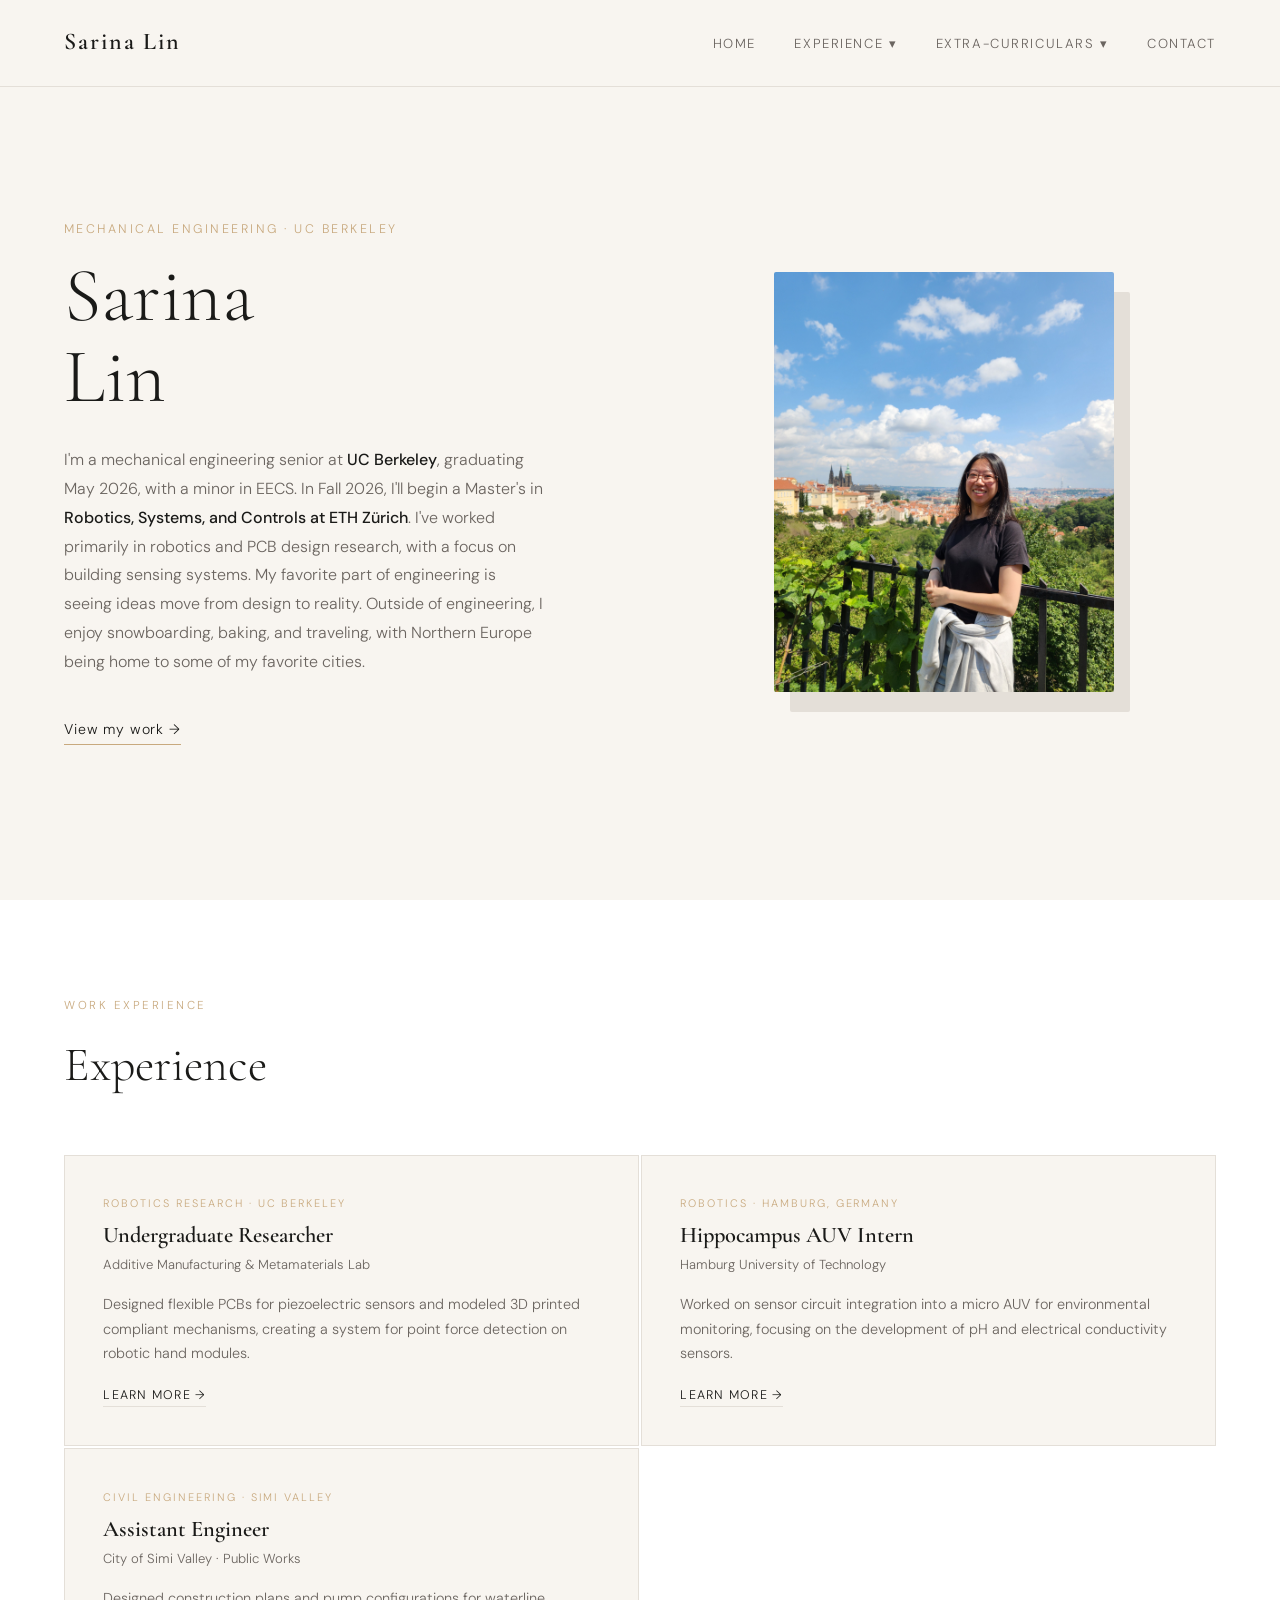
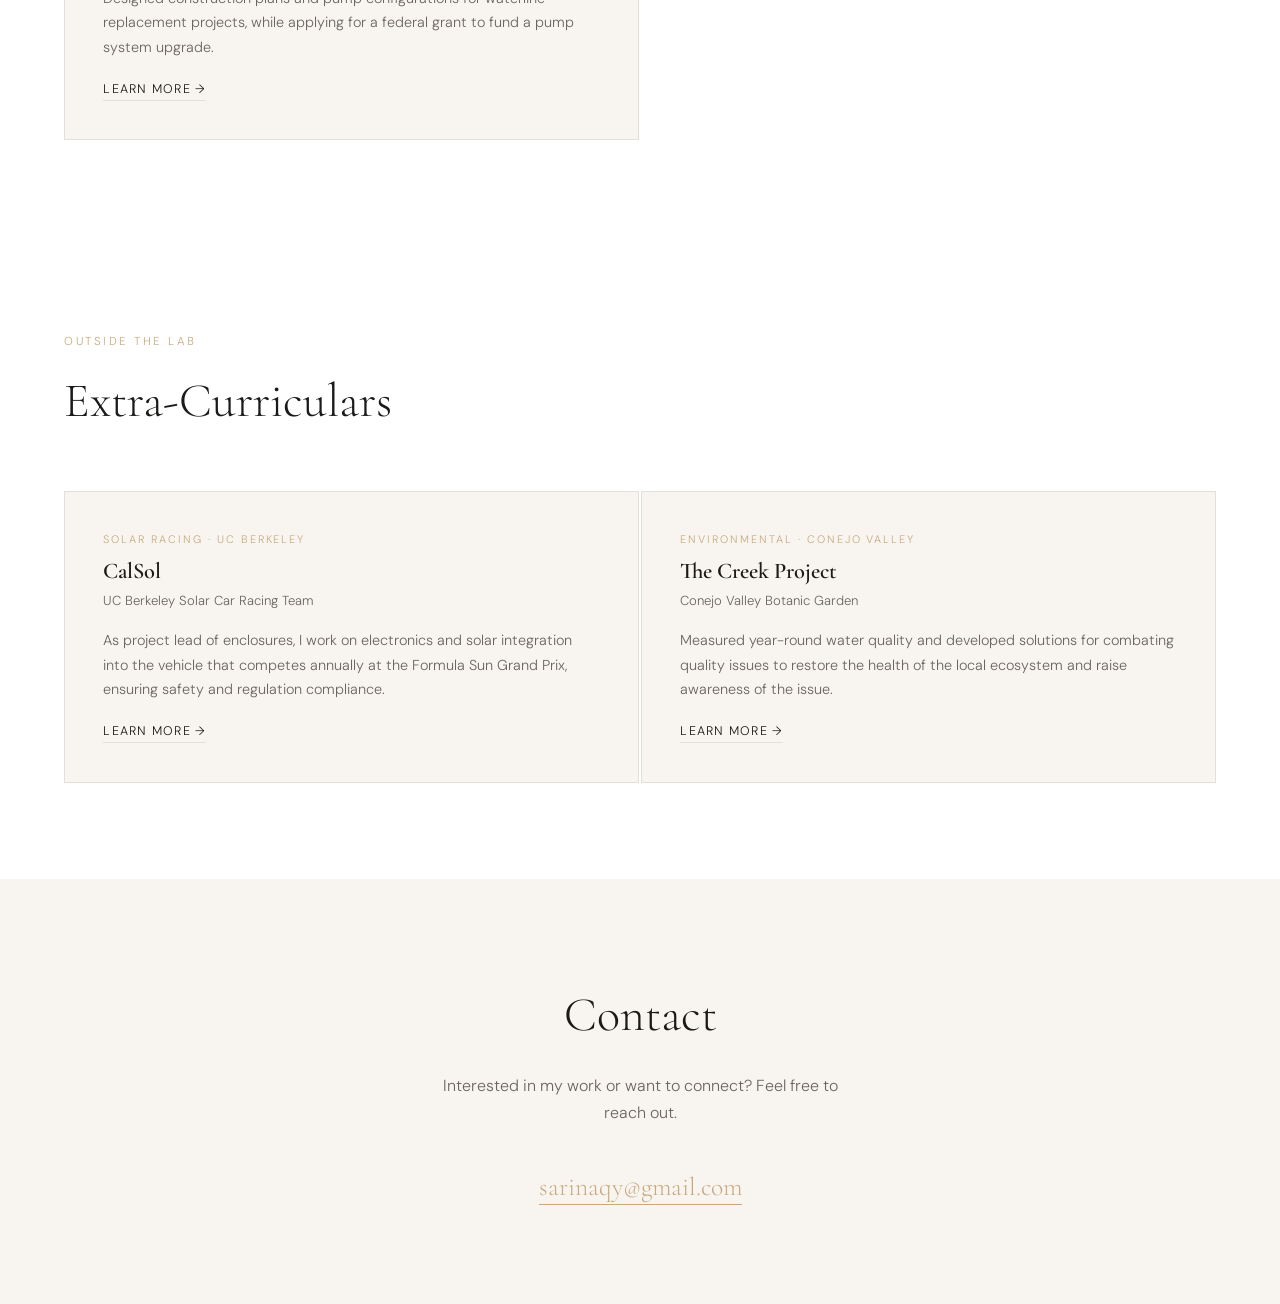
==== index.html @ 6f3aa72b "Update index.html" ====
<!DOCTYPE html>
<html lang="en">
<head>
  <meta charset="UTF-8" />
  <meta name="viewport" content="width=device-width, initial-scale=1.0"/>
  <title>Sarina Lin</title>
  <link href="https://fonts.googleapis.com/css2?family=Cormorant+Garamond:wght@300;400;600&family=DM+Sans:wght@300;400;500&display=swap" rel="stylesheet"/>
  <link rel="stylesheet" href="style.css"/>
</head>
<body>

<div id="nav-placeholder"></div>
<script>
  fetch('/nav.html')
    .then(res => res.text())
    .then(html => document.getElementById('nav-placeholder').innerHTML = html);
</script>

  <!-- HERO -->
  <section id="home">
    <div class="hero-text">
      <p class="hero-eyebrow">Mechanical Engineering · UC Berkeley</p>
      <h1 class="hero-name">Sarina<br>Lin</h1>
      <p class="hero-bio">
        I'm a mechanical engineering senior at <strong>UC Berkeley</strong>, graduating May 2026,
        with a minor in EECS. In Fall 2026, I'll begin a Master's in
        <strong>Robotics, Systems, and Controls at ETH Zürich</strong>.
        I've worked primarily in robotics and PCB design research, with a focus on building sensing systems.
        My favorite part of engineering is seeing ideas move from design to reality.
        Outside of engineering, I enjoy snowboarding, baking, and traveling,
        with Northern Europe being home to some of my favorite cities.
      </p>
      <a class="hero-cta" href="#experience">View my work →</a>
    </div>
    <div class="hero-image-wrap">
      <!--
        TO ADD YOUR PHOTO:
        1. Upload your photo to your GitHub repo (e.g. as "images/profile.jpg")
        2. Replace the <div class="avatar-placeholder"> block below with:
           <img class="hero-avatar" src="images/profile.jpg" alt="Sarina Lin">
      -->
      <img class="hero-avatar" src="images/profile.jpg" alt="Sarina Lin">
    </div>
  </section>

  <!-- EXPERIENCE -->
  <section id="experience">
    <p class="section-label">Work Experience</p>
    <h2 class="section-title">Experience</h2>
    <div class="exp-grid">

      <div class="exp-card">
        <p class="exp-tag">Robotics Research · UC Berkeley</p>
        <h3 class="exp-title">Undergraduate Researcher</h3>
        <p class="exp-org">Additive Manufacturing &amp; Metamaterials Lab</p>
        <p class="exp-desc">
          Designed flexible PCBs for piezoelectric sensors and modeled 3D printed compliant mechanisms,
          creating a system for point force detection on robotic hand modules.
        </p>
        <a class="exp-link" href="pages/undergraduate-researcher.html">Learn More →</a>
      </div>

      <div class="exp-card">
        <p class="exp-tag">Robotics · Hamburg, Germany</p>
        <h3 class="exp-title">Hippocampus AUV Intern</h3>
        <p class="exp-org">Hamburg University of Technology</p>
        <p class="exp-desc">
          Worked on sensor circuit integration into a micro AUV for environmental monitoring,
          focusing on the development of pH and electrical conductivity sensors.
        </p>
        <a class="exp-link" href="pages/hippocampus-auv.html">Learn More →</a>
      </div>

      <div class="exp-card">
        <p class="exp-tag">Civil Engineering · Simi Valley</p>
        <h3 class="exp-title">Assistant Engineer</h3>
        <p class="exp-org">City of Simi Valley · Public Works</p>
        <p class="exp-desc">
          Designed construction plans and pump configurations for waterline replacement projects,
          while applying for a federal grant to fund a pump system upgrade.
        </p>
        <a class="exp-link" href="pages/simi-valley.html">Learn More →</a>
      </div>

    </div>
  </section>

  <!-- EXTRA CURRICULARS -->
  <section id="extras">
    <p class="section-label">Outside the Lab</p>
    <h2 class="section-title">Extra-Curriculars</h2>
    <div class="exp-grid">

      <div class="exp-card">
        <p class="exp-tag">Solar Racing · UC Berkeley</p>
        <h3 class="exp-title">CalSol</h3>
        <p class="exp-org">UC Berkeley Solar Car Racing Team</p>
        <p class="exp-desc">
          As project lead of enclosures, I work on electronics and solar integration into the vehicle
          that competes annually at the Formula Sun Grand Prix, ensuring safety and regulation compliance.
        </p>
        <a class="exp-link" href="pages/calsol.html">Learn More →</a>
      </div>

      <div class="exp-card">
        <p class="exp-tag">Environmental · Conejo Valley</p>
        <h3 class="exp-title">The Creek Project</h3>
        <p class="exp-org">Conejo Valley Botanic Garden</p>
        <p class="exp-desc">
          Measured year-round water quality and developed solutions for combating quality issues
          to restore the health of the local ecosystem and raise awareness of the issue.
        </p>
        <a class="exp-link" href="pages/creek-project.html">Learn More →</a>
      </div>

    </div>
  </section>

  <!-- CONTACT -->
  <section id="contact">
    <h2 class="section-title">Contact</h2>
    <p>Interested in my work or want to connect? Feel free to reach out.</p>
    <a class="contact-email" href="mailto:sarinaqy@gmail.com">sarinaqy@gmail.com</a>
  </section>

</body>
</html>
---- style.css ----
*, *::before, *::after { box-sizing: border-box; margin: 0; padding: 0; }

:root {
  --cream: #f8f5f0;
  --dark: #1a1a18;
  --warm: #c8a97e;
  --mid: #6b6560;
  --light-line: #e4dfd8;
}

html { scroll-behavior: smooth; }

body {
  font-family: 'DM Sans', sans-serif;
  background: var(--cream);
  color: var(--dark);
  font-weight: 300;
  line-height: 1.7;
  overflow-x: hidden;
}

/* ── NAV ── */
nav {
  position: fixed; top: 0; left: 0; right: 0; z-index: 100;
  display: flex; align-items: center; justify-content: space-between;
  padding: 1.4rem 4rem;
  background: rgba(248,245,240,0.92);
  backdrop-filter: blur(10px);
  border-bottom: 1px solid var(--light-line);
}

.nav-logo {
  font-family: 'Cormorant Garamond', serif;
  font-size: 1.5rem; font-weight: 600;
  letter-spacing: 0.08em;
  text-decoration: none; color: var(--dark);
}

.nav-links { display: flex; gap: 2.4rem; list-style: none; }
.nav-links a {
  text-decoration: none; color: var(--mid);
  font-size: 0.82rem; letter-spacing: 0.12em; text-transform: uppercase;
  transition: color 0.2s;
}
.nav-links a:hover { color: var(--warm); }

.dropdown { position: relative; }
.dropdown-menu {
  display: none; position: absolute; top: 100%; left: 0;
  background: var(--cream); border: 1px solid var(--light-line);
  min-width: 200px; padding: 0.6rem 0;
  box-shadow: 0 8px 24px rgba(0,0,0,0.08);
}
.dropdown:hover .dropdown-menu { display: block; }
.dropdown-menu li { list-style: none; }
.dropdown-menu a {
  display: block; padding: 0.5rem 1.2rem;
  font-size: 0.78rem; color: var(--mid);
}
.dropdown-menu a:hover { color: var(--dark); background: var(--light-line); }

/* ── HERO ── */
#home {
  min-height: 100vh;
  display: grid; grid-template-columns: 1fr 1fr;
  align-items: center;
  padding: 8rem 4rem 4rem;
  gap: 4rem;
}

.hero-eyebrow {
  font-size: 0.78rem; letter-spacing: 0.2em; text-transform: uppercase;
  color: var(--warm); margin-bottom: 1rem;
}
.hero-name {
  font-family: 'Cormorant Garamond', serif;
  font-size: clamp(3.5rem, 6vw, 5.5rem);
  font-weight: 300; line-height: 1.05;
  margin-bottom: 1.8rem;
}
.hero-bio {
  font-size: 1rem; color: var(--mid);
  max-width: 480px; line-height: 1.8;
  margin-bottom: 2.4rem;
}
.hero-bio strong { color: var(--dark); font-weight: 500; }

.hero-cta {
  display: inline-flex; align-items: center; gap: 0.6rem;
  text-decoration: none;
  border-bottom: 1px solid var(--warm);
  color: var(--dark); font-size: 0.88rem;
  letter-spacing: 0.06em; padding-bottom: 2px;
  transition: color 0.2s, border-color 0.2s;
}
.hero-cta:hover { color: var(--warm); }

.hero-image-wrap {
  display: flex; justify-content: center; align-items: center;
}
.hero-avatar {
  width: 340px; height: 420px; object-fit: cover;
  border-radius: 2px;
  box-shadow: 16px 20px 0 var(--light-line);
}

.avatar-placeholder {
  width: 340px; height: 420px;
  background: linear-gradient(135deg, #e8e0d5 0%, #d4c9bc 100%);
  border-radius: 2px;
  box-shadow: 16px 20px 0 var(--light-line);
  display: flex; align-items: center; justify-content: center;
  flex-direction: column; gap: 0.5rem;
  color: var(--mid); font-size: 0.8rem; text-align: center;
}
.avatar-placeholder svg { opacity: 0.4; }

/* ── SECTIONS ── */
section { padding: 6rem 4rem; }

.section-label {
  font-size: 0.72rem; letter-spacing: 0.22em; text-transform: uppercase;
  color: var(--warm); margin-bottom: 0.6rem;
}
.section-title {
  font-family: 'Cormorant Garamond', serif;
  font-size: clamp(2rem, 4vw, 3rem);
  font-weight: 300; margin-bottom: 3rem;
}

/* ── EXPERIENCE & EXTRAS CARDS ── */
#experience { background: #fff; }
#extras { background: #fff; }

.exp-grid { display: grid; grid-template-columns: 1fr 1fr; gap: 2px; }

.exp-card {
  padding: 2.4rem;
  border: 1px solid var(--light-line);
  background: var(--cream);
  transition: box-shadow 0.3s, transform 0.3s;
  position: relative; overflow: hidden;
}
.exp-card::before {
  content: ''; position: absolute; top: 0; left: 0;
  width: 3px; height: 0; background: var(--warm);
  transition: height 0.35s ease;
}
.exp-card:hover::before { height: 100%; }
.exp-card:hover { transform: translateY(-4px); box-shadow: 0 12px 32px rgba(0,0,0,0.07); }

.exp-tag {
  font-size: 0.68rem; letter-spacing: 0.18em; text-transform: uppercase;
  color: var(--warm); margin-bottom: 0.6rem;
}
.exp-title {
  font-family: 'Cormorant Garamond', serif;
  font-size: 1.4rem; font-weight: 600;
  margin-bottom: 0.3rem; line-height: 1.2;
}
.exp-org { font-size: 0.82rem; color: var(--mid); margin-bottom: 1rem; }
.exp-desc { font-size: 0.9rem; color: var(--mid); line-height: 1.7; }
.exp-link {
  display: inline-block; margin-top: 1.2rem;
  font-size: 0.78rem; letter-spacing: 0.1em; text-transform: uppercase;
  color: var(--dark); text-decoration: none;
  border-bottom: 1px solid var(--light-line);
  transition: border-color 0.2s, color 0.2s;
}
.exp-link:hover { border-color: var(--warm); color: var(--warm); }

/* ── CONTACT ── */
#contact {
  background: var(--cream); color: var(--dark);
  text-align: center; padding: 6rem 4rem;
}
#contact .section-label { color: var(--warm); }
#contact .section-title { color: var(--dark); margin-bottom: 1rem; }
#contact p { color: var(--mid); max-width: 440px; margin: 0 auto 2.4rem; }

.contact-email {
  font-family: 'Cormorant Garamond', serif;
  font-size: 1.6rem; color: var(--warm);
  text-decoration: none;
  border-bottom: 1px solid var(--warm);
  padding-bottom: 2px;
  transition: opacity 0.2s;
}
.contact-email:hover { opacity: 0.7; }

/* ── FOOTER ── */
footer {
  background: rgba(248,245,240,0.92); color: var(--mid);
  text-align: center;
  font-size: 0.78rem; letter-spacing: 0.08em;
  padding: 1.5rem;
  border-top: 1px solid var(--light-line);
}

/* ── PAGE HERO (for subpages) ── */
.page-hero {
  padding: 10rem 4rem 4rem;
  background: var(--cream);
}
.page-hero .section-label { margin-bottom: 0.6rem; }
.page-hero h1 {
  font-family: 'Cormorant Garamond', serif;
  font-size: clamp(2.5rem, 5vw, 4rem);
  font-weight: 300; line-height: 1.1;
  margin-bottom: 1rem;
}
.page-hero .subtitle {
  font-size: 0.9rem; color: var(--mid);
  max-width: 560px; line-height: 1.8;
}

/* ── PAGE CONTENT (for subpages) ── */
.page-content {
  padding: 4rem;
  max-width: 860px;
}
.page-content p {
  font-size: 1rem; color: var(--mid);
  line-height: 1.85; margin-bottom: 1.4rem;
}
.page-content h2 {
  font-family: 'Cormorant Garamond', serif;
  font-size: 1.8rem; font-weight: 400;
  margin: 2.4rem 0 1rem;
  color: var(--dark);
}

/* ── IMAGE GALLERY (for subpages) ── */
.img-gallery {
  display: grid;
  grid-template-columns: repeat(auto-fit, minmax(280px, 1fr));
  gap: 1rem;
  padding: 0 4rem 4rem;
}
.img-gallery img {
  width: 100%; height: 260px;
  object-fit: cover; border-radius: 2px;
  display: block;
}

/* ── BACK LINK (for subpages) ── */
.back-link {
  display: inline-flex; align-items: center; gap: 0.4rem;
  font-size: 0.78rem; letter-spacing: 0.1em; text-transform: uppercase;
  color: var(--mid); text-decoration: none;
  margin: 6rem 4rem 0;
  transition: color 0.2s;
}
.back-link:hover { color: var(--warm); }

/* ── RESPONSIVE ── */
@media (max-width: 900px) {
  nav { padding: 1.2rem 2rem; }
  #home { grid-template-columns: 1fr; padding: 7rem 2rem 4rem; text-align: center; }
  .hero-image-wrap { order: -1; }
  .avatar-placeholder { width: 260px; height: 320px; }
  .hero-bio { margin: 0 auto 2rem; }
  section { padding: 4rem 2rem; }
  .exp-grid { grid-template-columns: 1fr; }
  .page-hero, .page-content, .img-gallery, .back-link { padding-left: 2rem; padding-right: 2rem; }
}

@media (max-width: 600px) {
  .nav-links { display: none; }
}
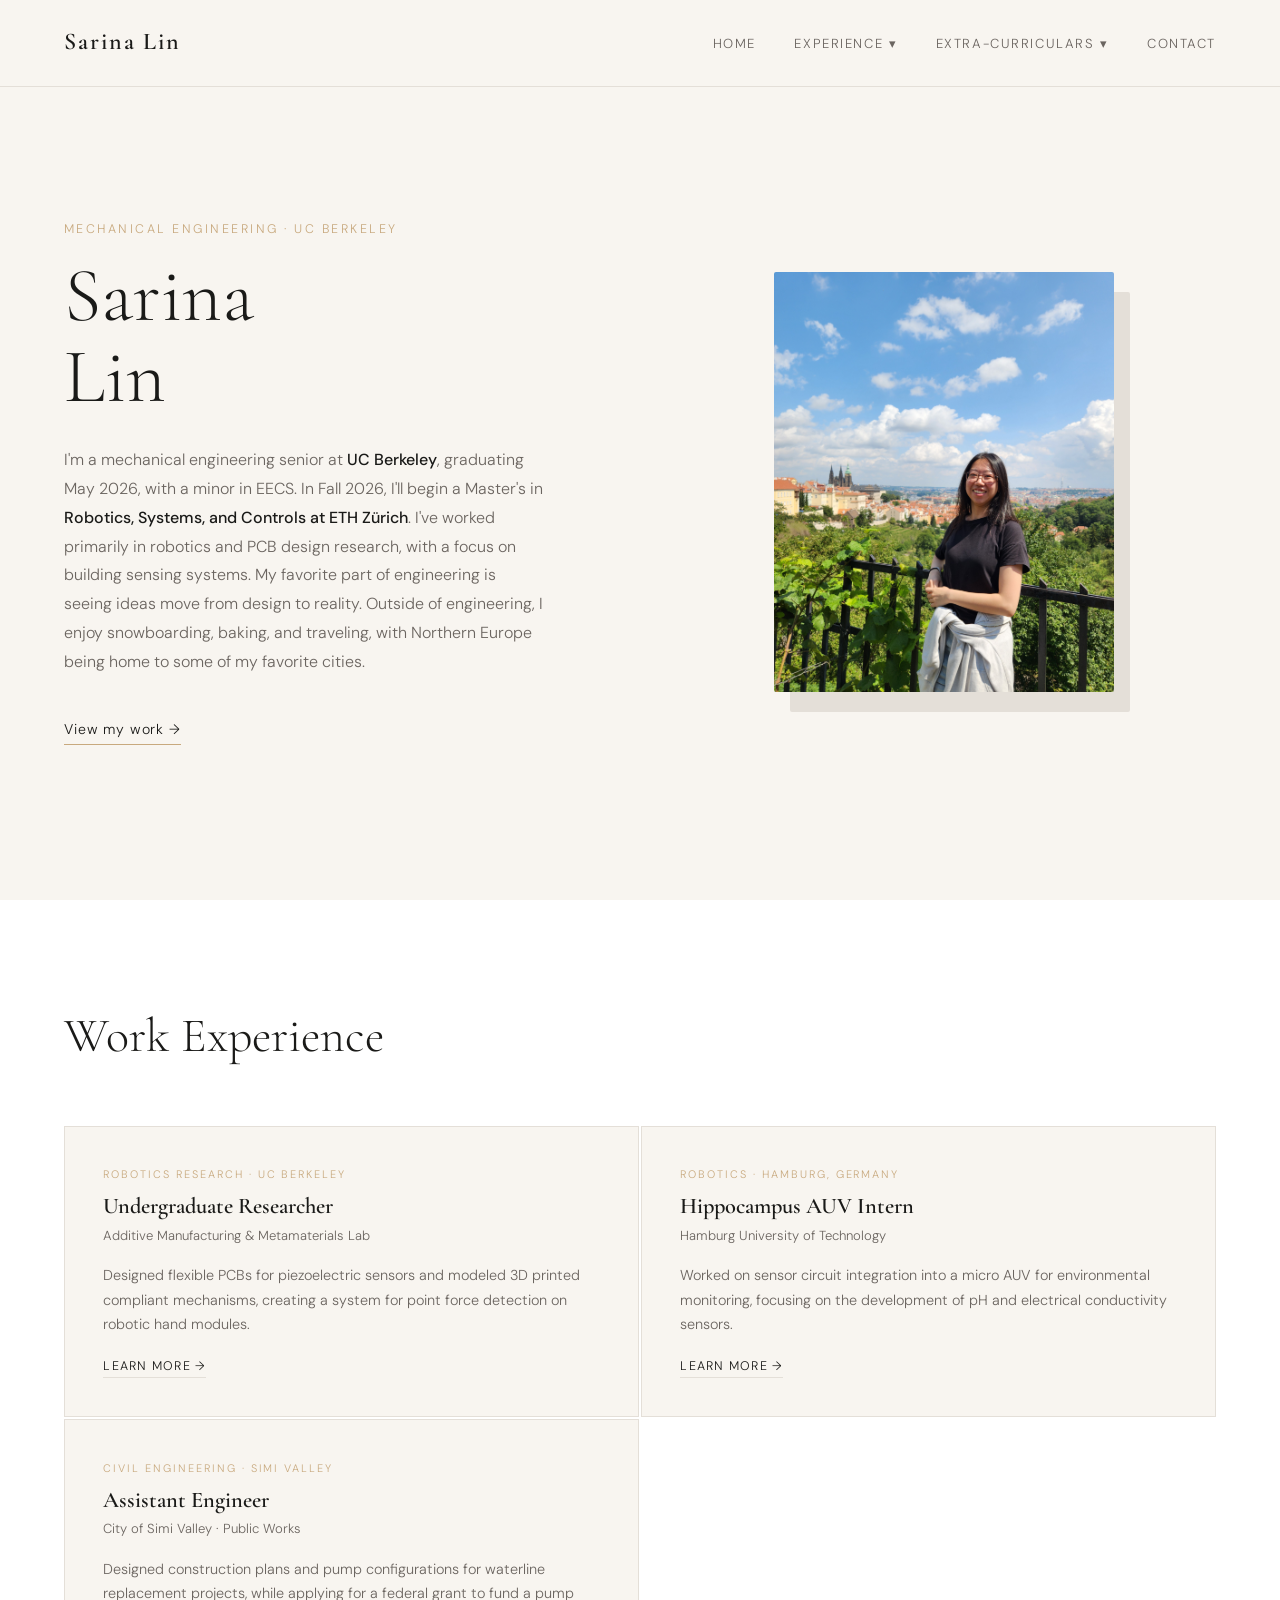
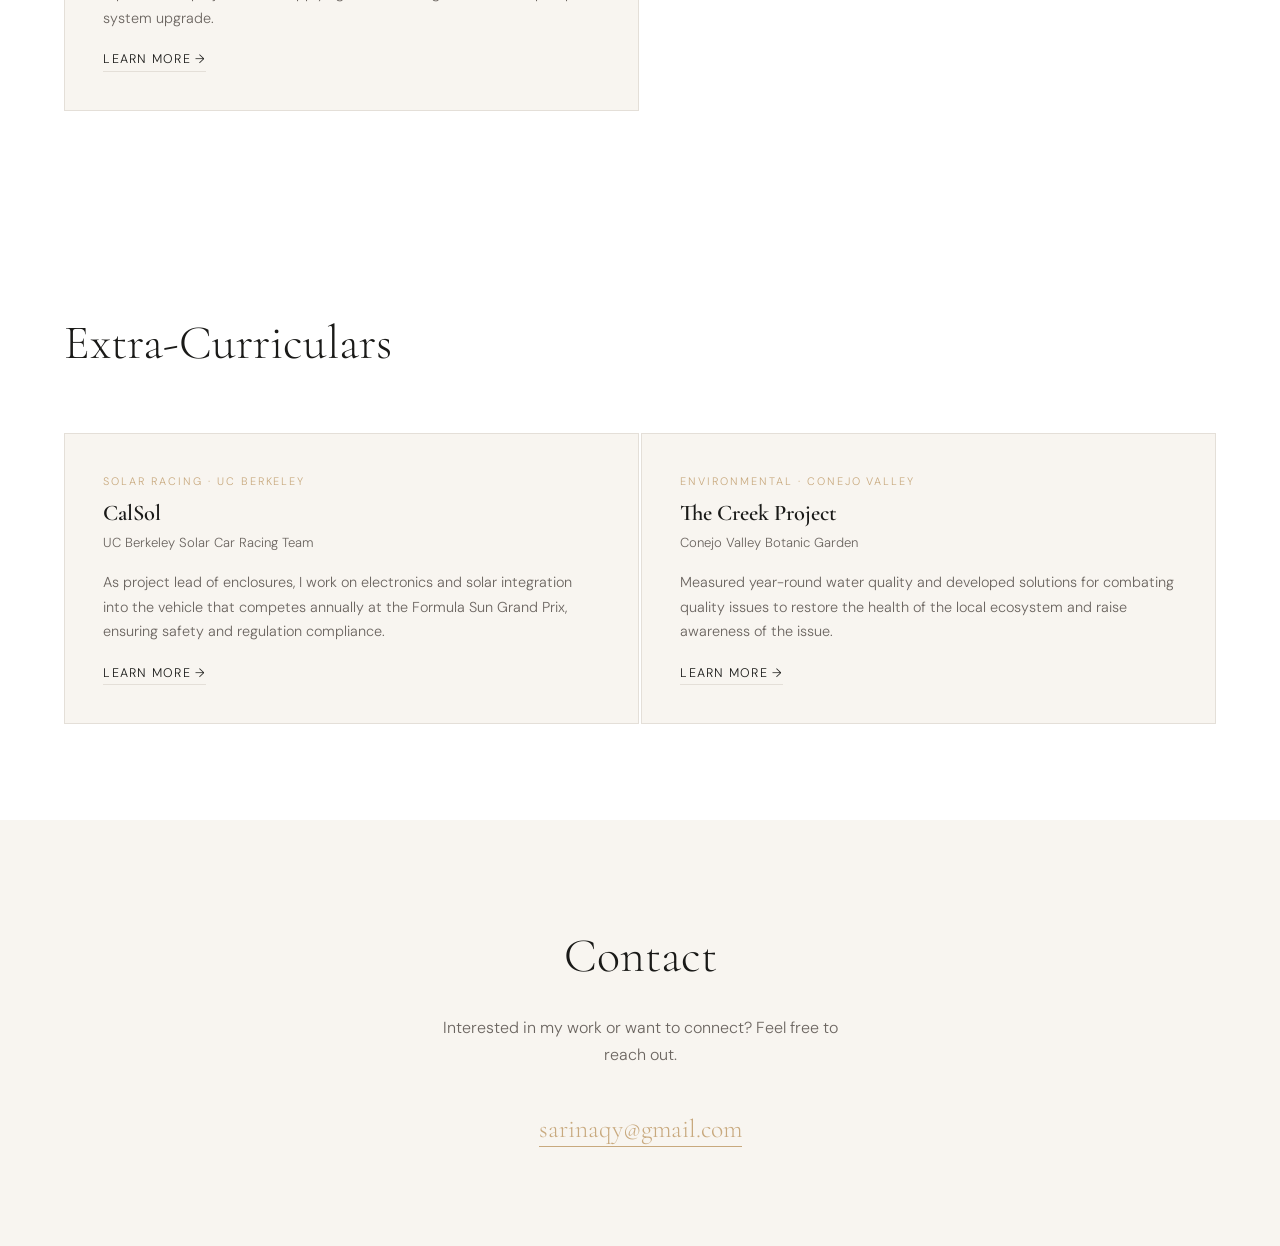
==== commit 8358c353: "Update index.html" ====
--- a/index.html
+++ b/index.html
@@ -33,20 +33,13 @@
       <a class="hero-cta" href="#experience">View my work →</a>
     </div>
     <div class="hero-image-wrap">
-      <!--
-        TO ADD YOUR PHOTO:
-        1. Upload your photo to your GitHub repo (e.g. as "images/profile.jpg")
-        2. Replace the <div class="avatar-placeholder"> block below with:
-           <img class="hero-avatar" src="images/profile.jpg" alt="Sarina Lin">
-      -->
       <img class="hero-avatar" src="images/profile.jpg" alt="Sarina Lin">
     </div>
   </section>
 
   <!-- EXPERIENCE -->
   <section id="experience">
-    <p class="section-label">Work Experience</p>
-    <h2 class="section-title">Experience</h2>
+    <h2 class="section-title">Work Experience</h2>
     <div class="exp-grid">
 
       <div class="exp-card">
@@ -87,7 +80,6 @@
 
   <!-- EXTRA CURRICULARS -->
   <section id="extras">
-    <p class="section-label">Outside the Lab</p>
     <h2 class="section-title">Extra-Curriculars</h2>
     <div class="exp-grid">
 
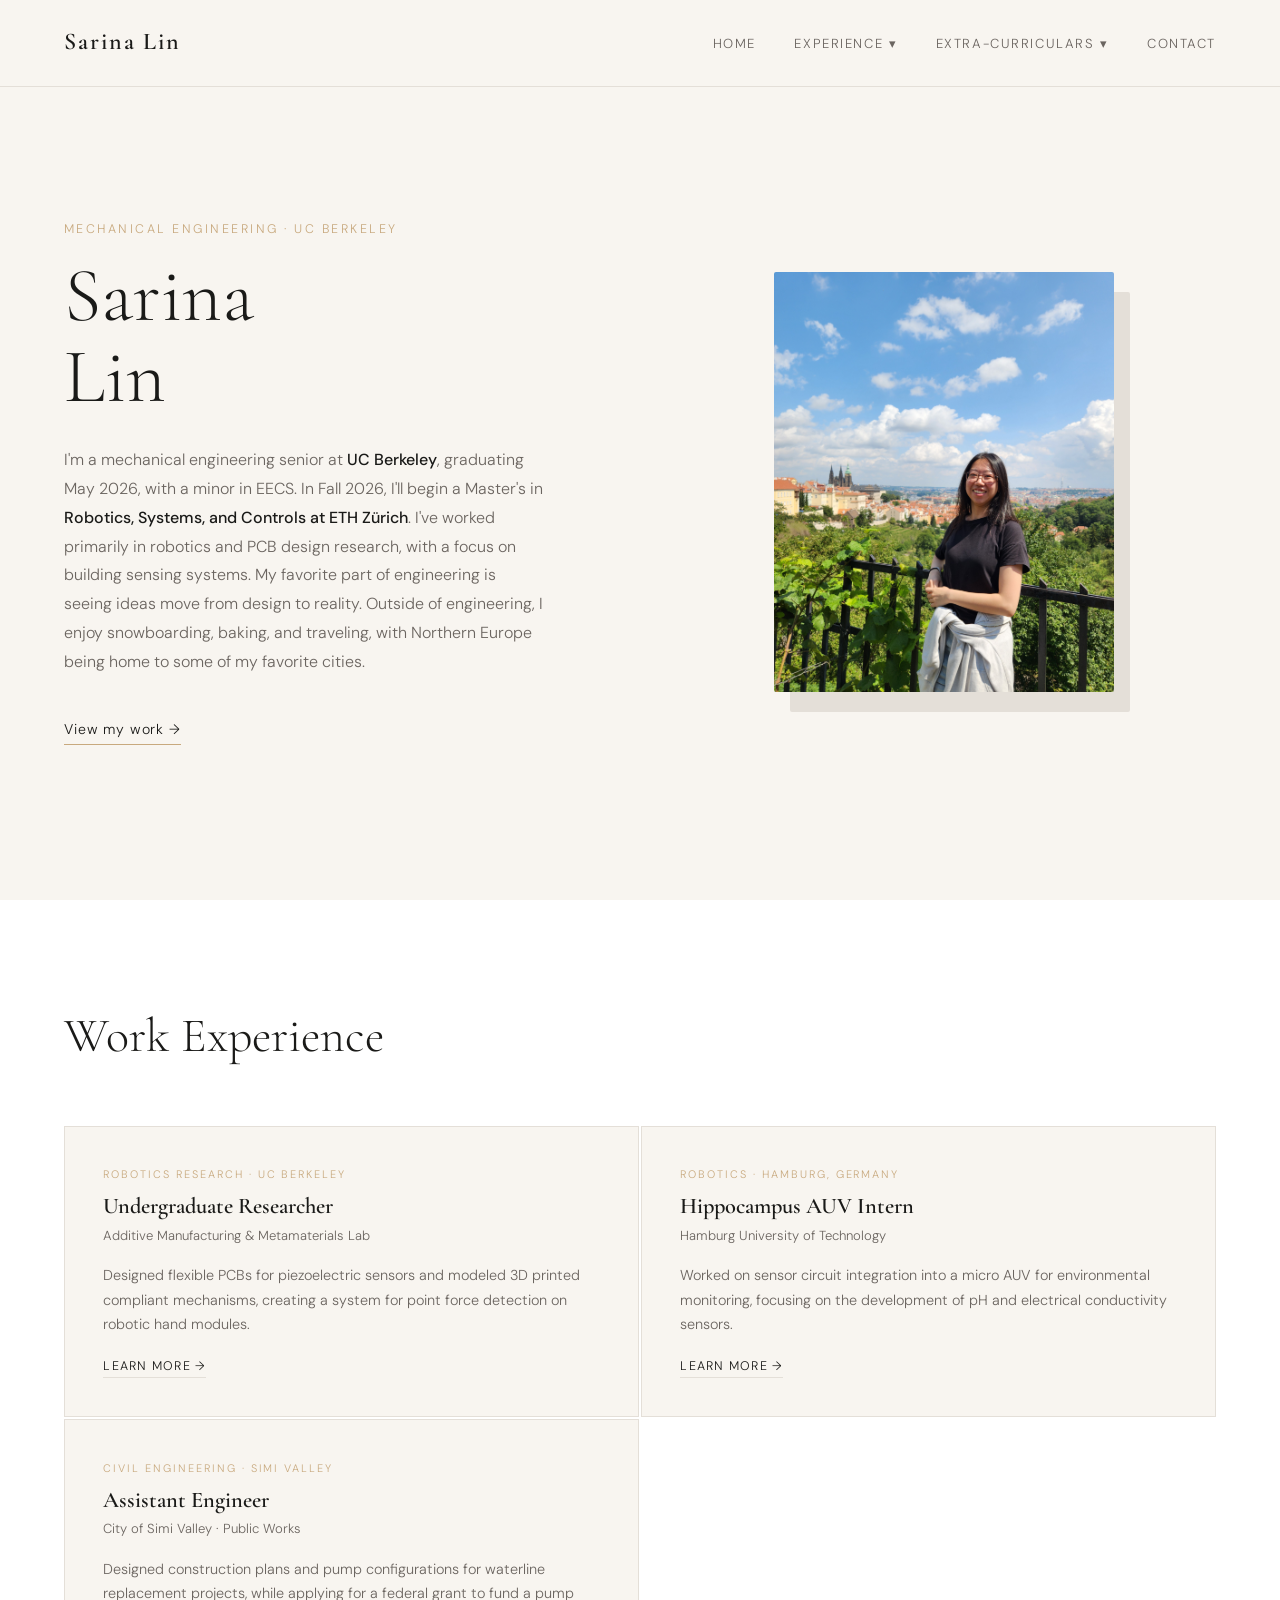
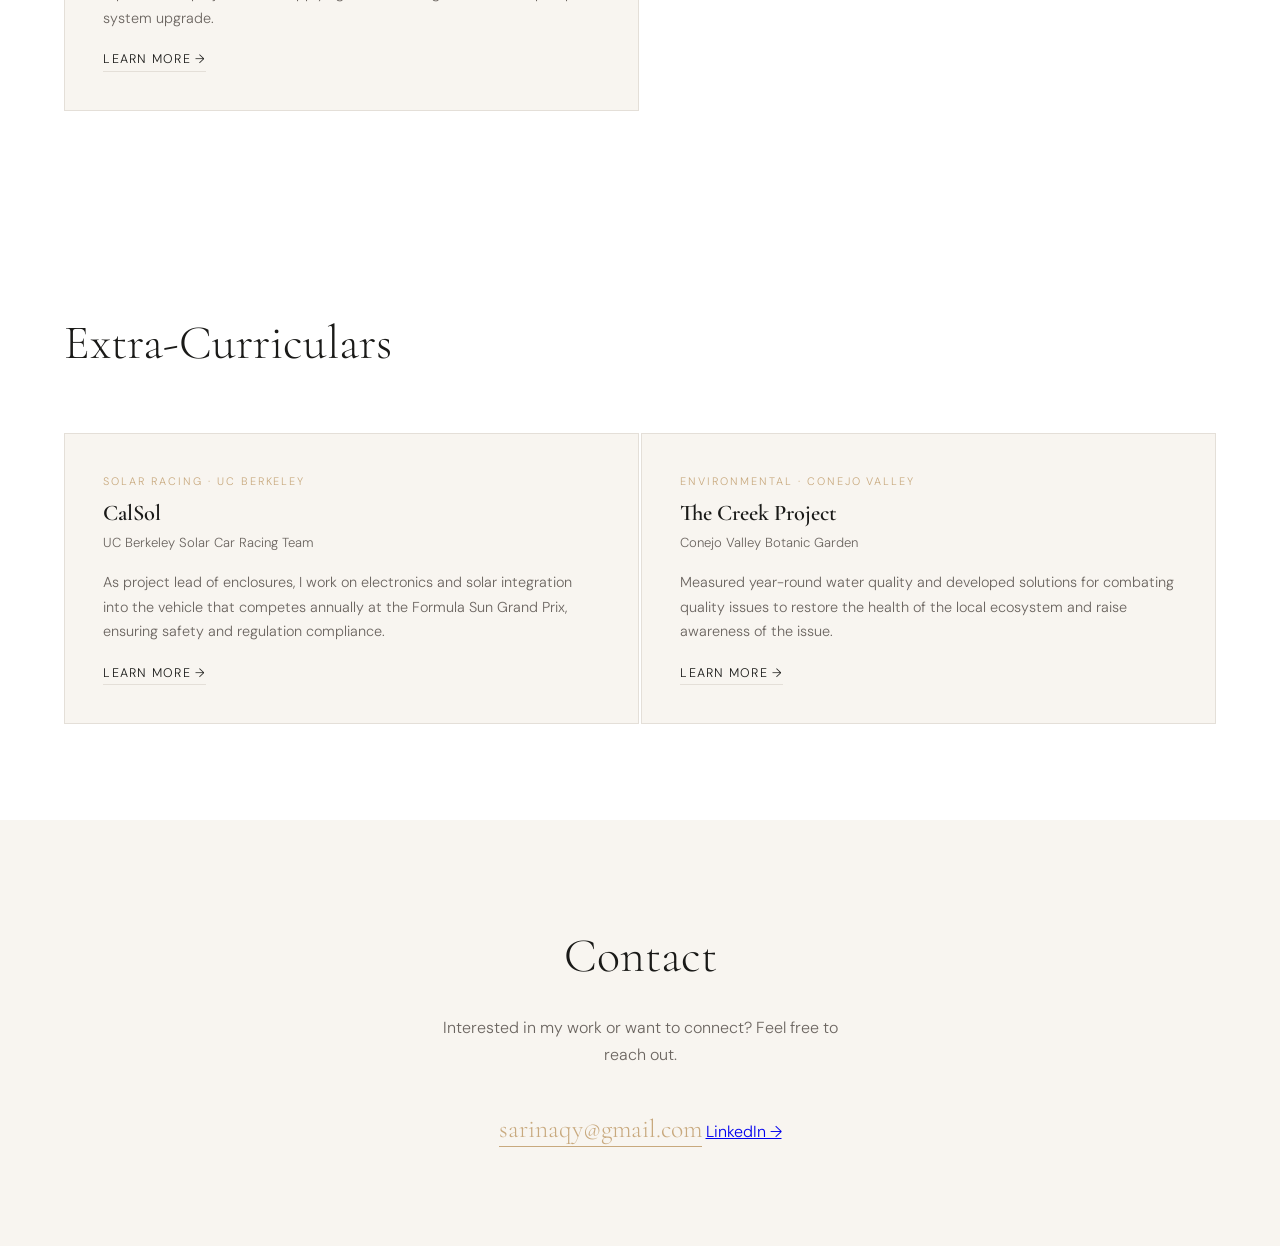
==== commit 31fcfe0b: "Update index.html" ====
--- a/index.html
+++ b/index.html
@@ -113,6 +113,7 @@
     <h2 class="section-title">Contact</h2>
     <p>Interested in my work or want to connect? Feel free to reach out.</p>
     <a class="contact-email" href="mailto:sarinaqy@gmail.com">sarinaqy@gmail.com</a>
+    <a class="contact-linkedin" href="https://linkedin.com/in/sarina-lin/" target="_blank">LinkedIn →</a>
   </section>
 
 </body>
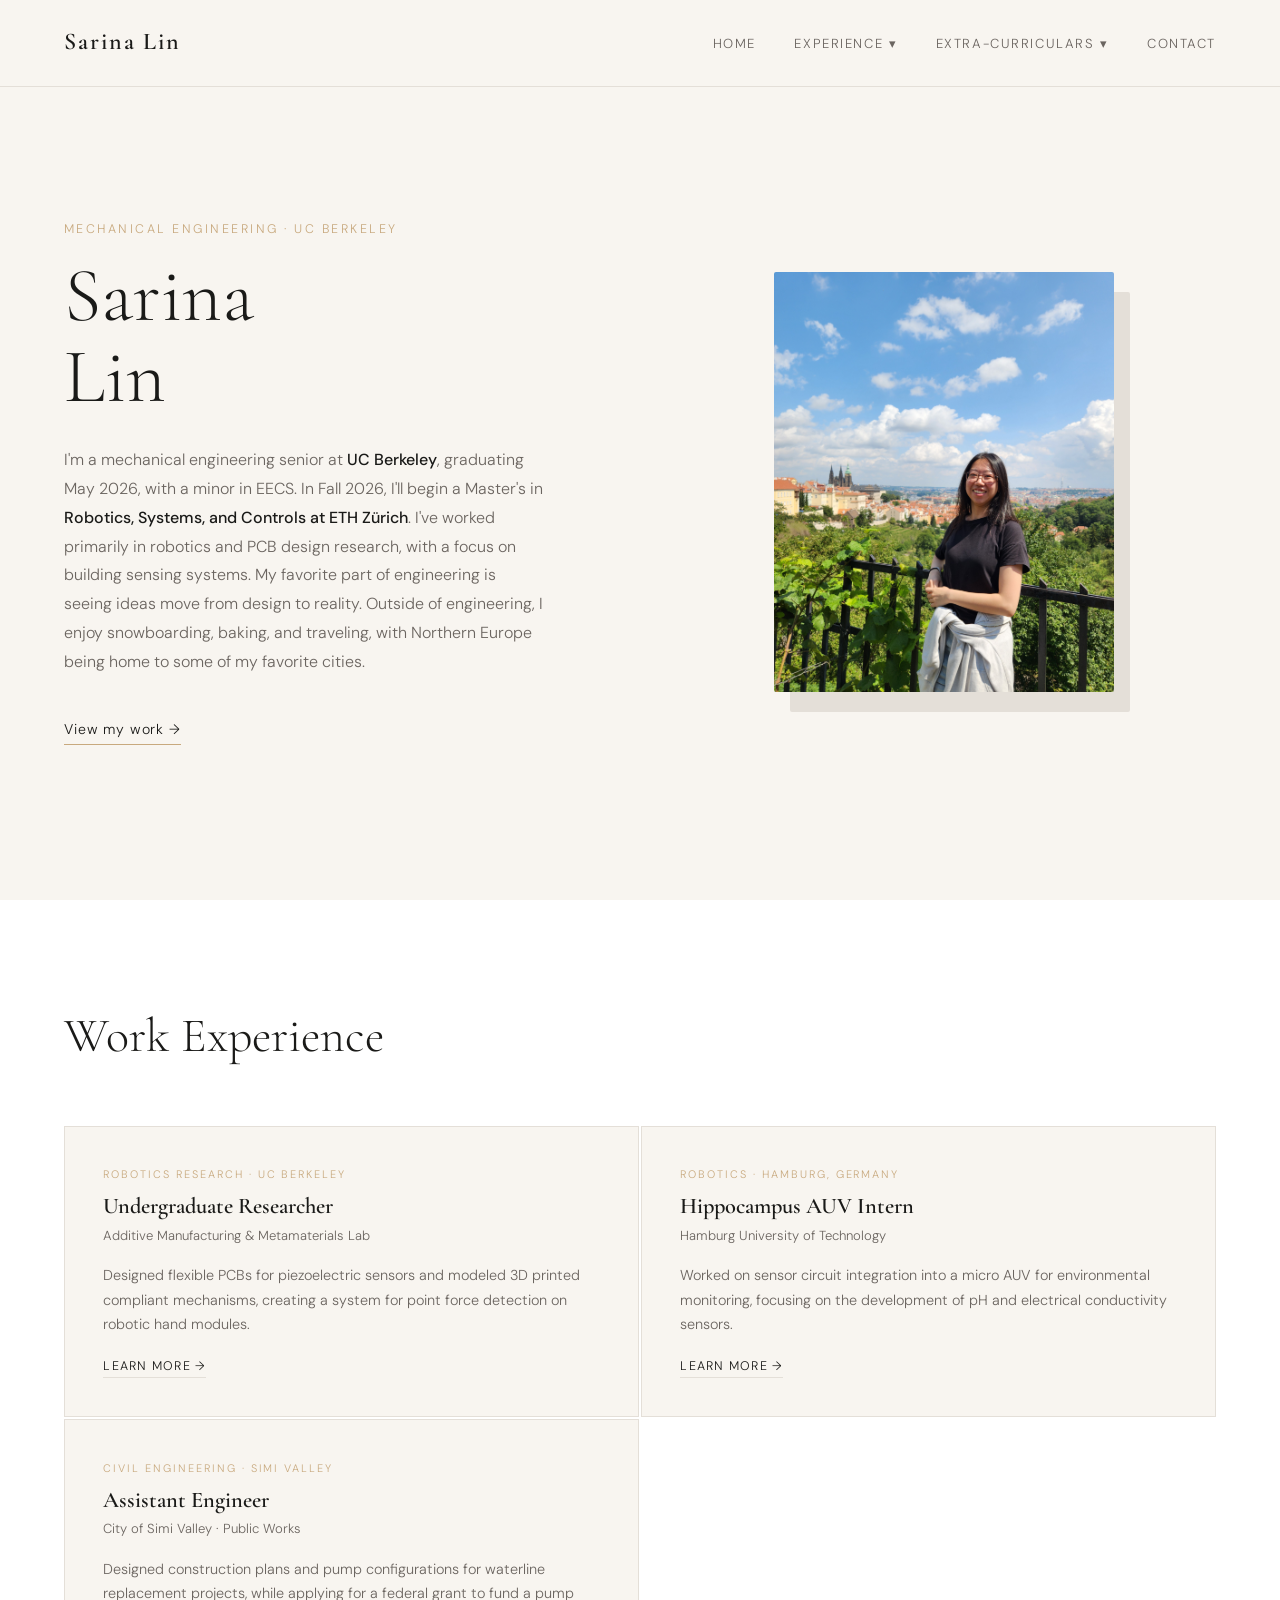
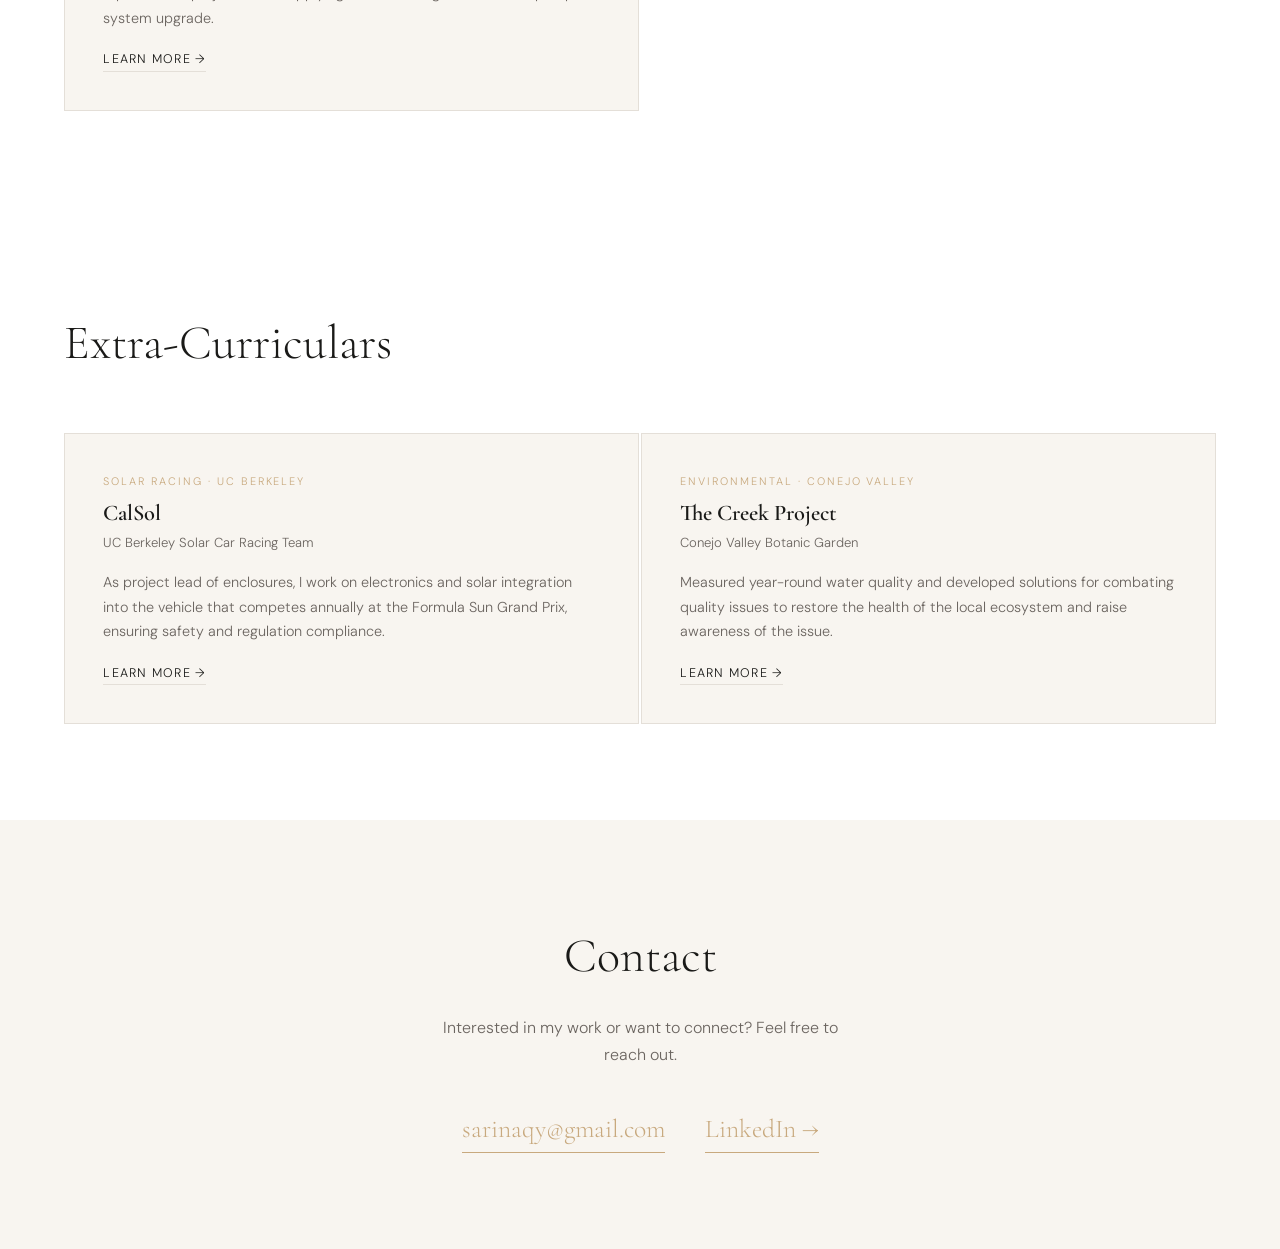
==== commit 2b2444a2: "Update index.html to include linkedin footer" ====
--- a/index.html
+++ b/index.html
@@ -112,8 +112,10 @@
   <section id="contact">
     <h2 class="section-title">Contact</h2>
     <p>Interested in my work or want to connect? Feel free to reach out.</p>
-    <a class="contact-email" href="mailto:sarinaqy@gmail.com">sarinaqy@gmail.com</a>
-    <a class="contact-linkedin" href="https://linkedin.com/in/sarina-lin/" target="_blank">LinkedIn →</a>
+    <div class="contact-links">
+      <a class="contact-email" href="mailto:sarinaqy@gmail.com">sarinaqy@gmail.com</a>
+      <a class="contact-linkedin" href="https://linkedin.com/in/sarina-lin/" target="_blank">LinkedIn →</a>
+    </div>
   </section>
 
 </body>
--- a/style.css
+++ b/style.css
@@ -177,6 +177,25 @@
 #contact .section-label { color: var(--warm); }
 #contact .section-title { color: var(--dark); margin-bottom: 1rem; }
 #contact p { color: var(--mid); max-width: 440px; margin: 0 auto 2.4rem; }
+
+.contact-links {
+  display: flex;
+  align-items: center;
+  justify-content: center;
+  gap: 2.5rem;
+  flex-wrap: wrap;
+}
+
+.contact-linkedin {
+  font-family: 'Cormorant Garamond', serif;
+  font-size: 1.6rem;
+  color: var(--warm);
+  text-decoration: none;
+  border-bottom: 1px solid var(--warm);
+  padding-bottom: 2px;
+  transition: opacity 0.2s;
+}
+.contact-linkedin:hover { opacity: 0.7; }
 
 .contact-email {
   font-family: 'Cormorant Garamond', serif;
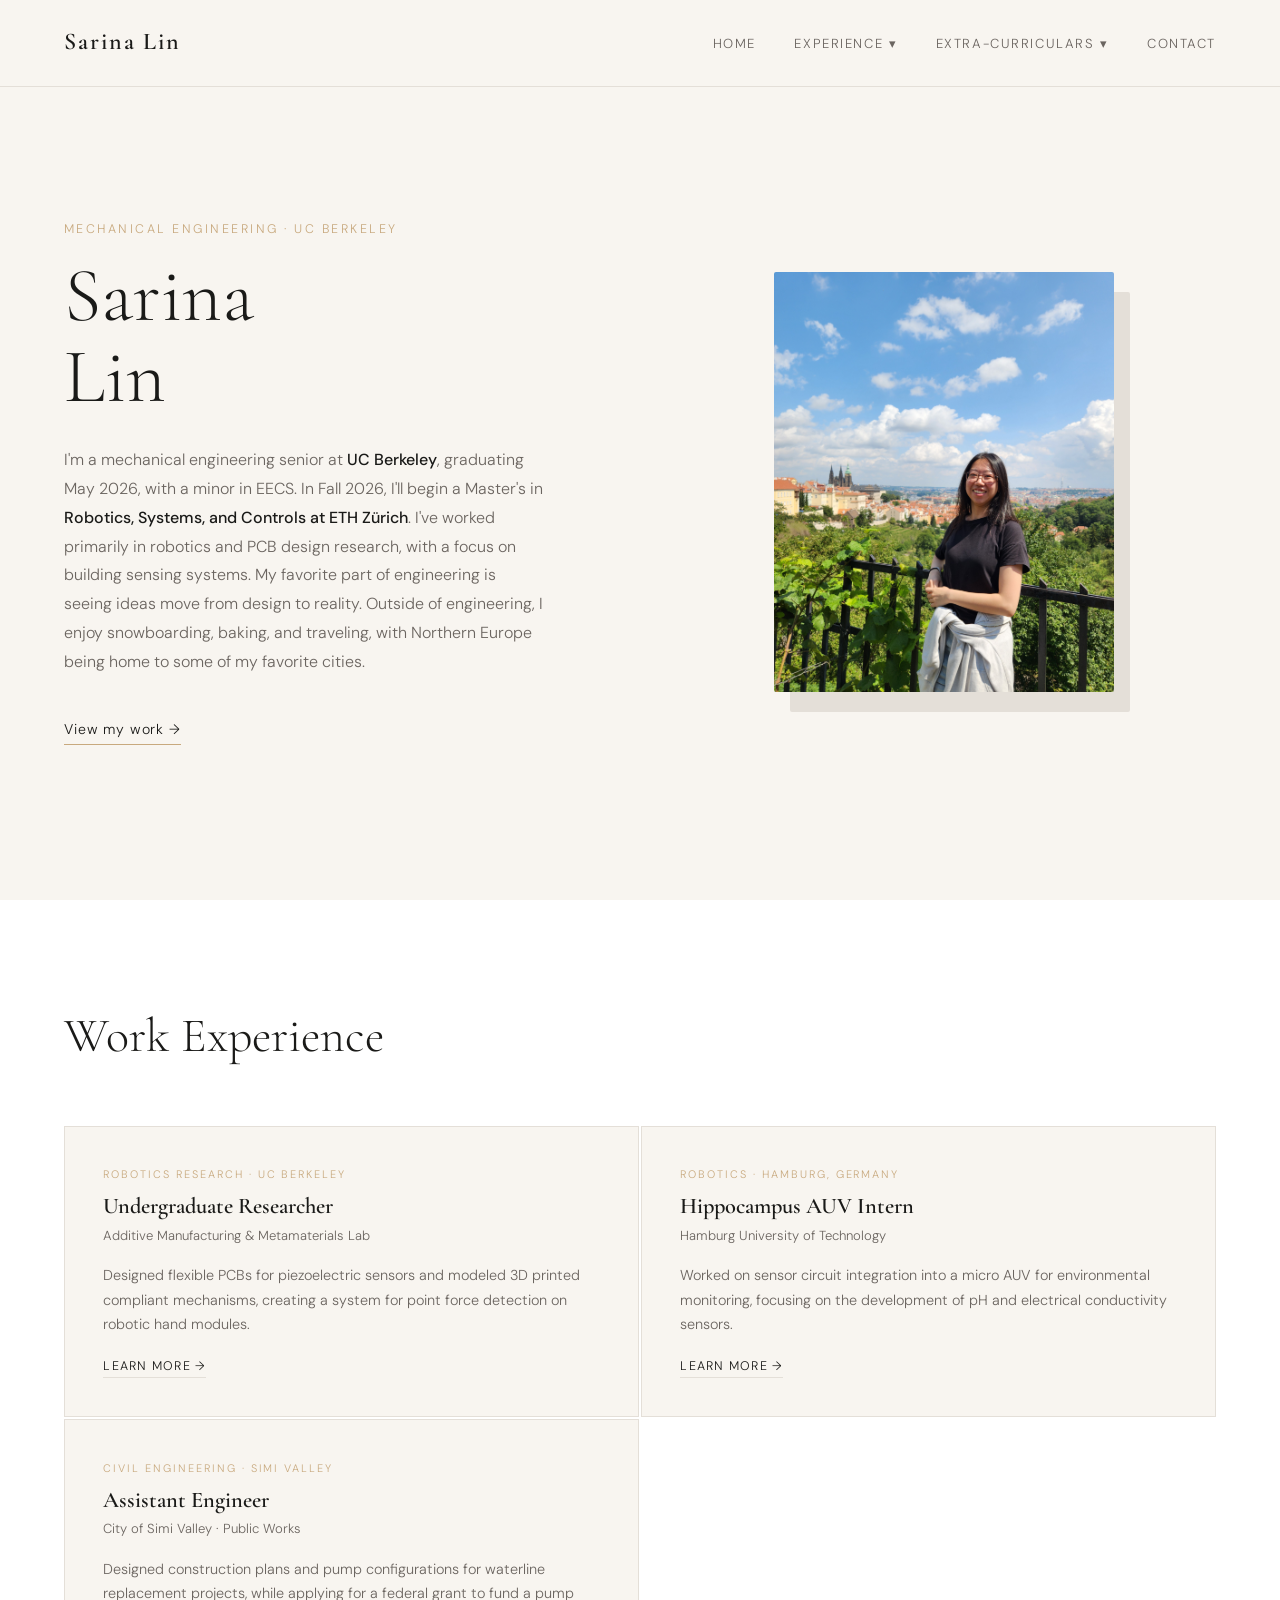
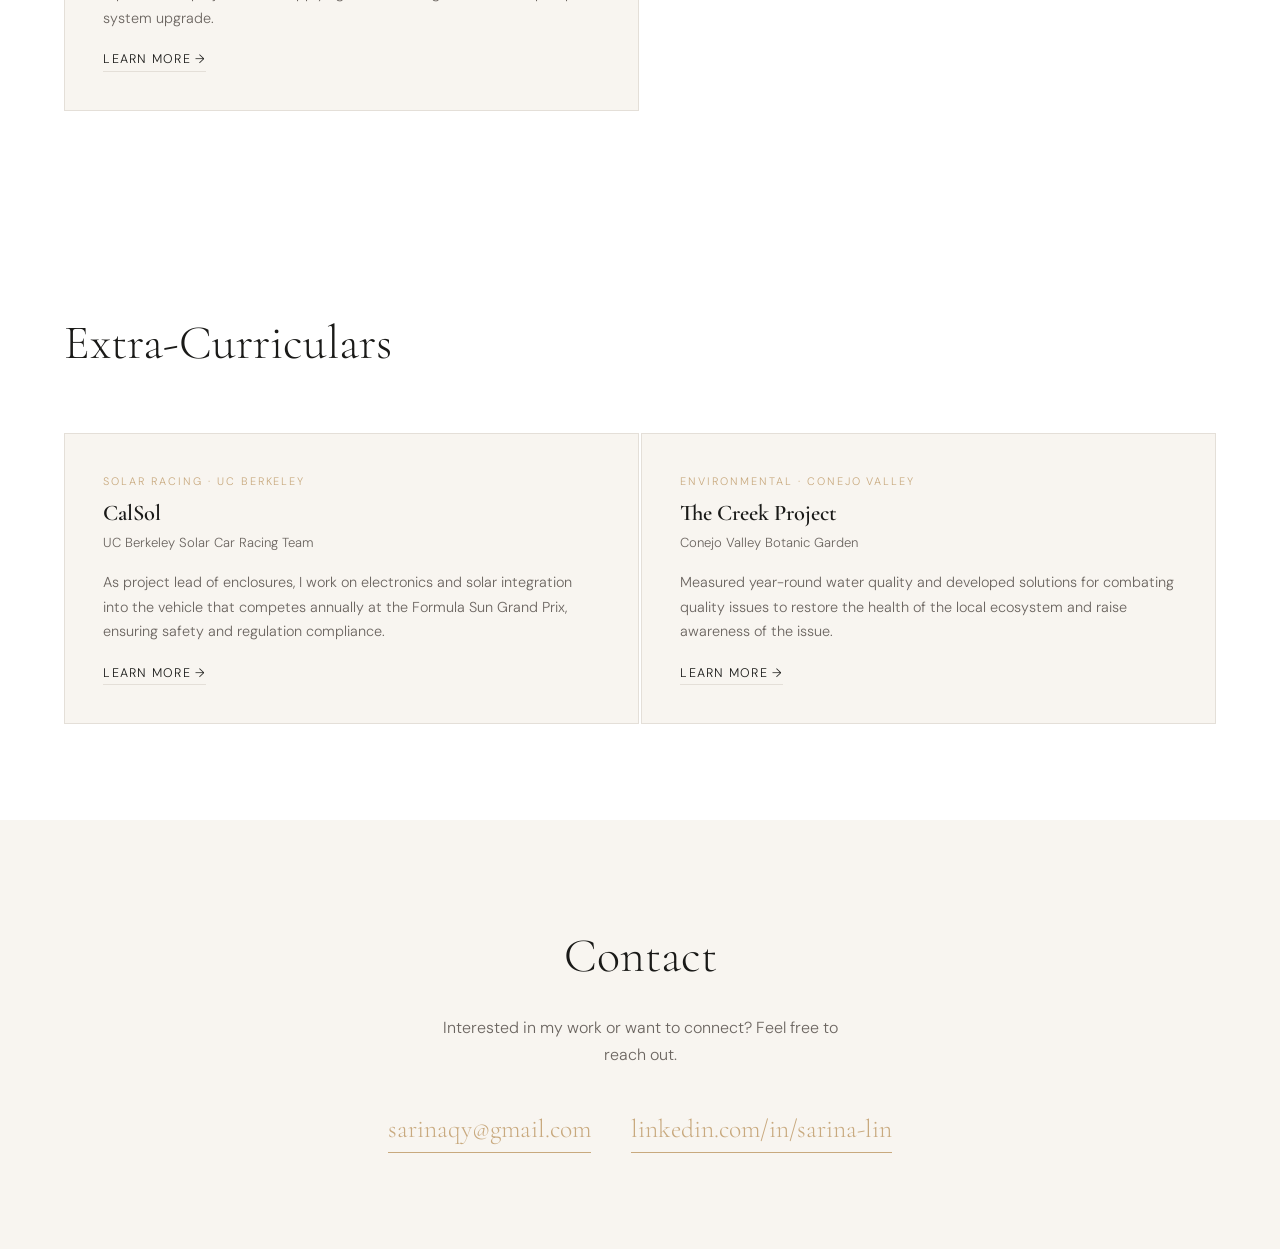
==== commit 8ee73524: "fix linkedin" ====
--- a/index.html
+++ b/index.html
@@ -114,7 +114,7 @@
     <p>Interested in my work or want to connect? Feel free to reach out.</p>
     <div class="contact-links">
       <a class="contact-email" href="mailto:sarinaqy@gmail.com">sarinaqy@gmail.com</a>
-      <a class="contact-linkedin" href="https://linkedin.com/in/sarina-lin/" target="_blank">LinkedIn →</a>
+      <a class="contact-linkedin" href="https://linkedin.com/in/sarina-lin/" target="_blank">linkedin.com/in/sarina-lin</a>
     </div>
   </section>
 
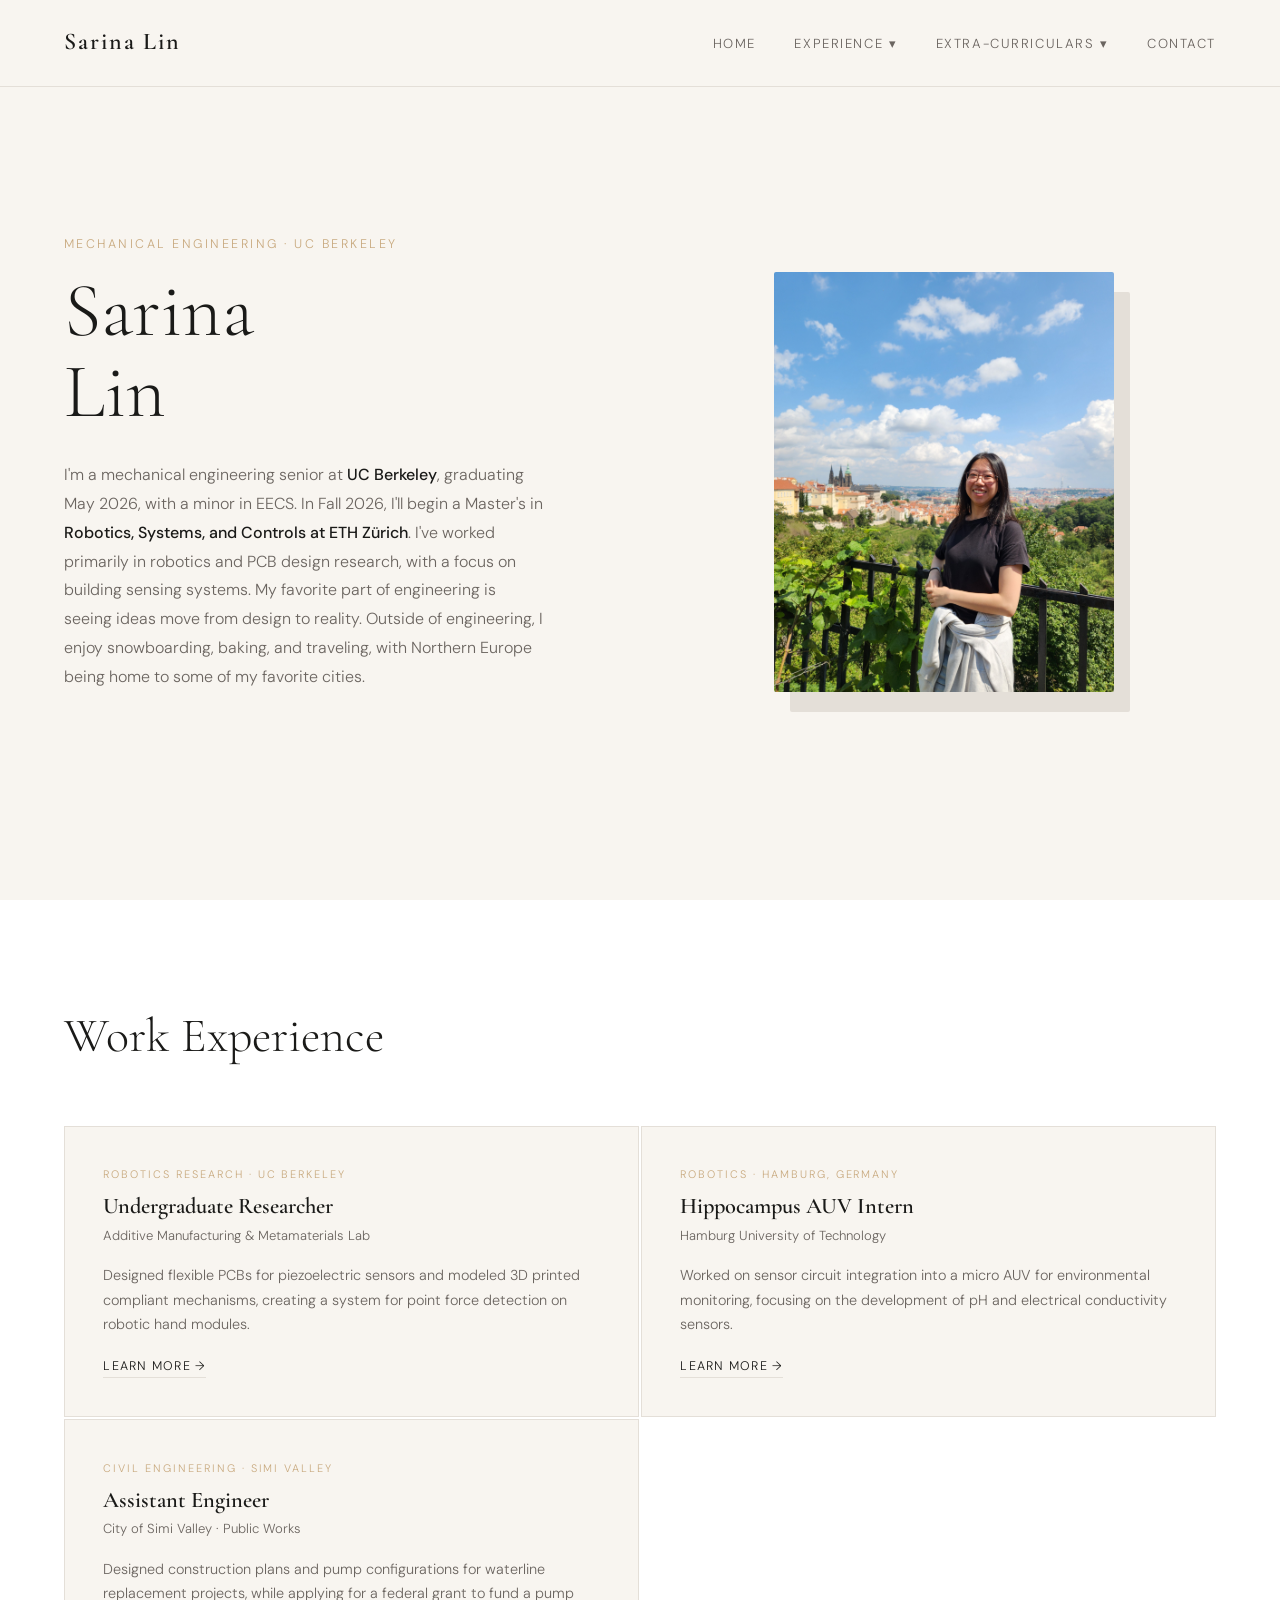
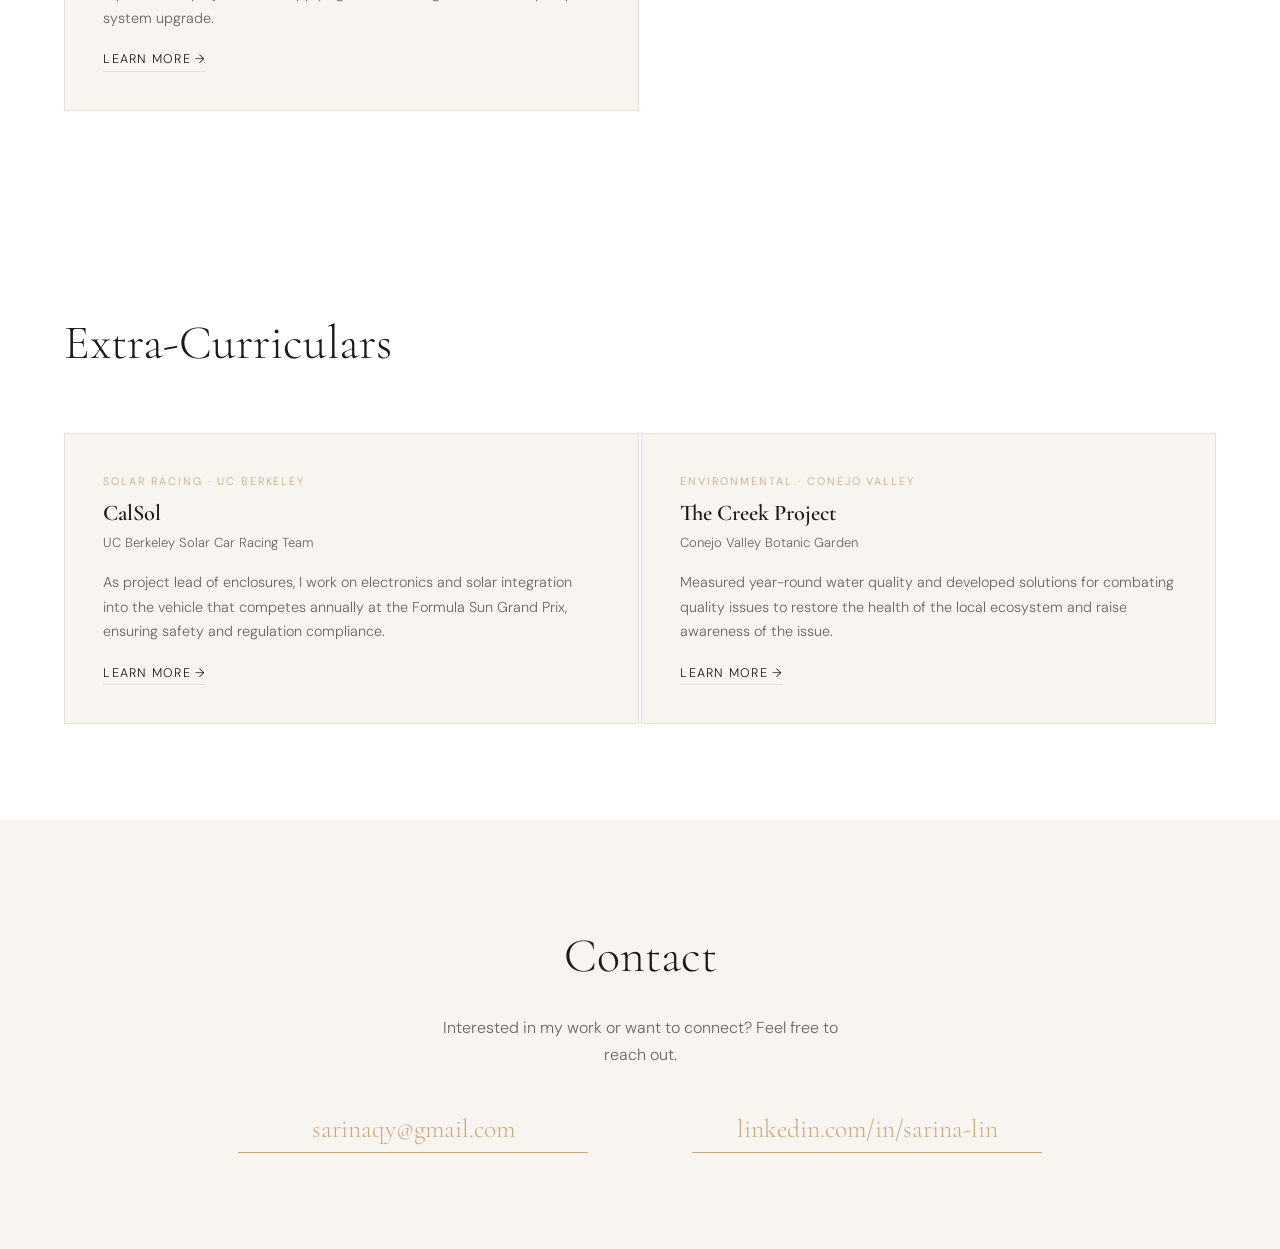
==== commit d421552d: "Update index.html" ====
--- a/index.html
+++ b/index.html
@@ -30,7 +30,6 @@
         Outside of engineering, I enjoy snowboarding, baking, and traveling,
         with Northern Europe being home to some of my favorite cities.
       </p>
-      <a class="hero-cta" href="#experience">View my work →</a>
     </div>
     <div class="hero-image-wrap">
       <img class="hero-avatar" src="images/profile.jpg" alt="Sarina Lin">
--- a/style.css
+++ b/style.css
@@ -182,10 +182,11 @@
   display: flex;
   align-items: center;
   justify-content: center;
-  gap: 2.5rem;
+  gap: 6.5rem;
   flex-wrap: wrap;
 }
 
+.contact-email,
 .contact-linkedin {
   font-family: 'Cormorant Garamond', serif;
   font-size: 1.6rem;
@@ -194,18 +195,11 @@
   border-bottom: 1px solid var(--warm);
   padding-bottom: 2px;
   transition: opacity 0.2s;
-}
+  width: 350px;
+  text-align: center;
+}
+.contact-email:hover,
 .contact-linkedin:hover { opacity: 0.7; }
-
-.contact-email {
-  font-family: 'Cormorant Garamond', serif;
-  font-size: 1.6rem; color: var(--warm);
-  text-decoration: none;
-  border-bottom: 1px solid var(--warm);
-  padding-bottom: 2px;
-  transition: opacity 0.2s;
-}
-.contact-email:hover { opacity: 0.7; }
 
 /* ── FOOTER ── */
 footer {
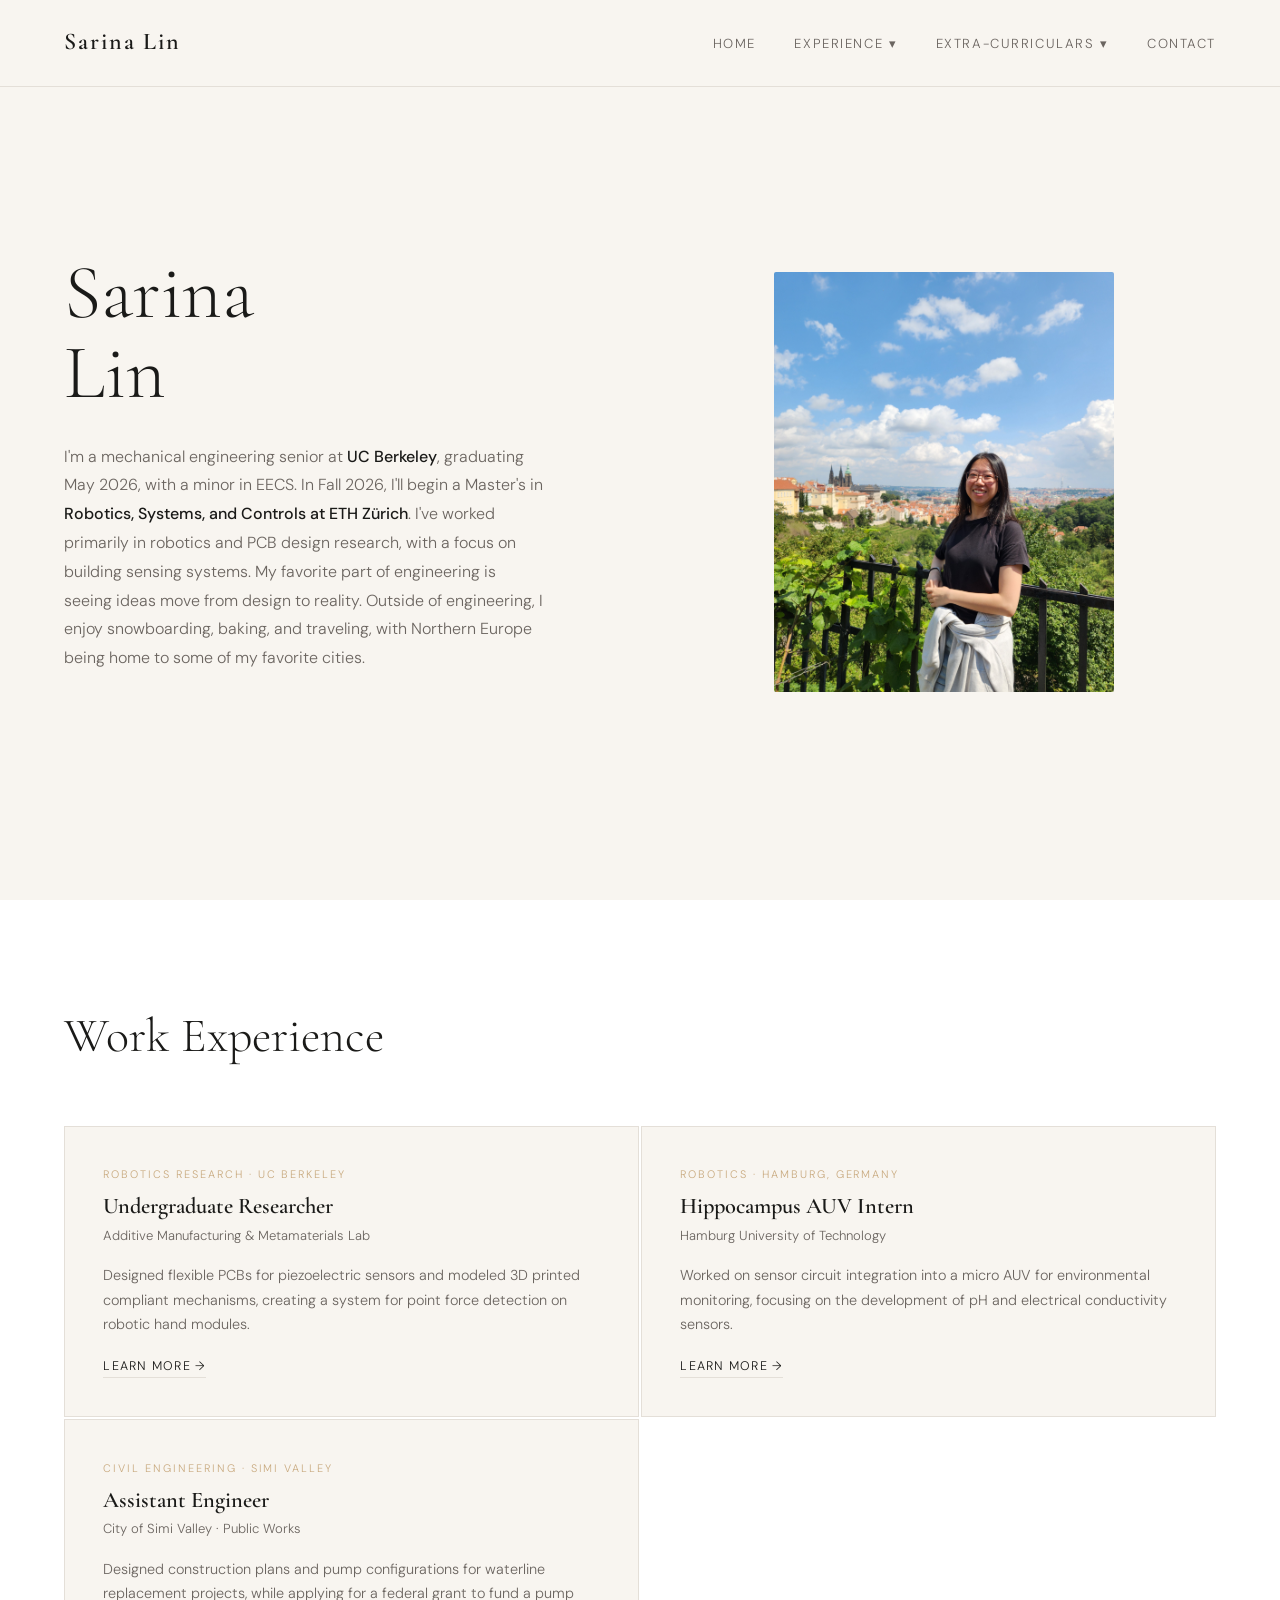
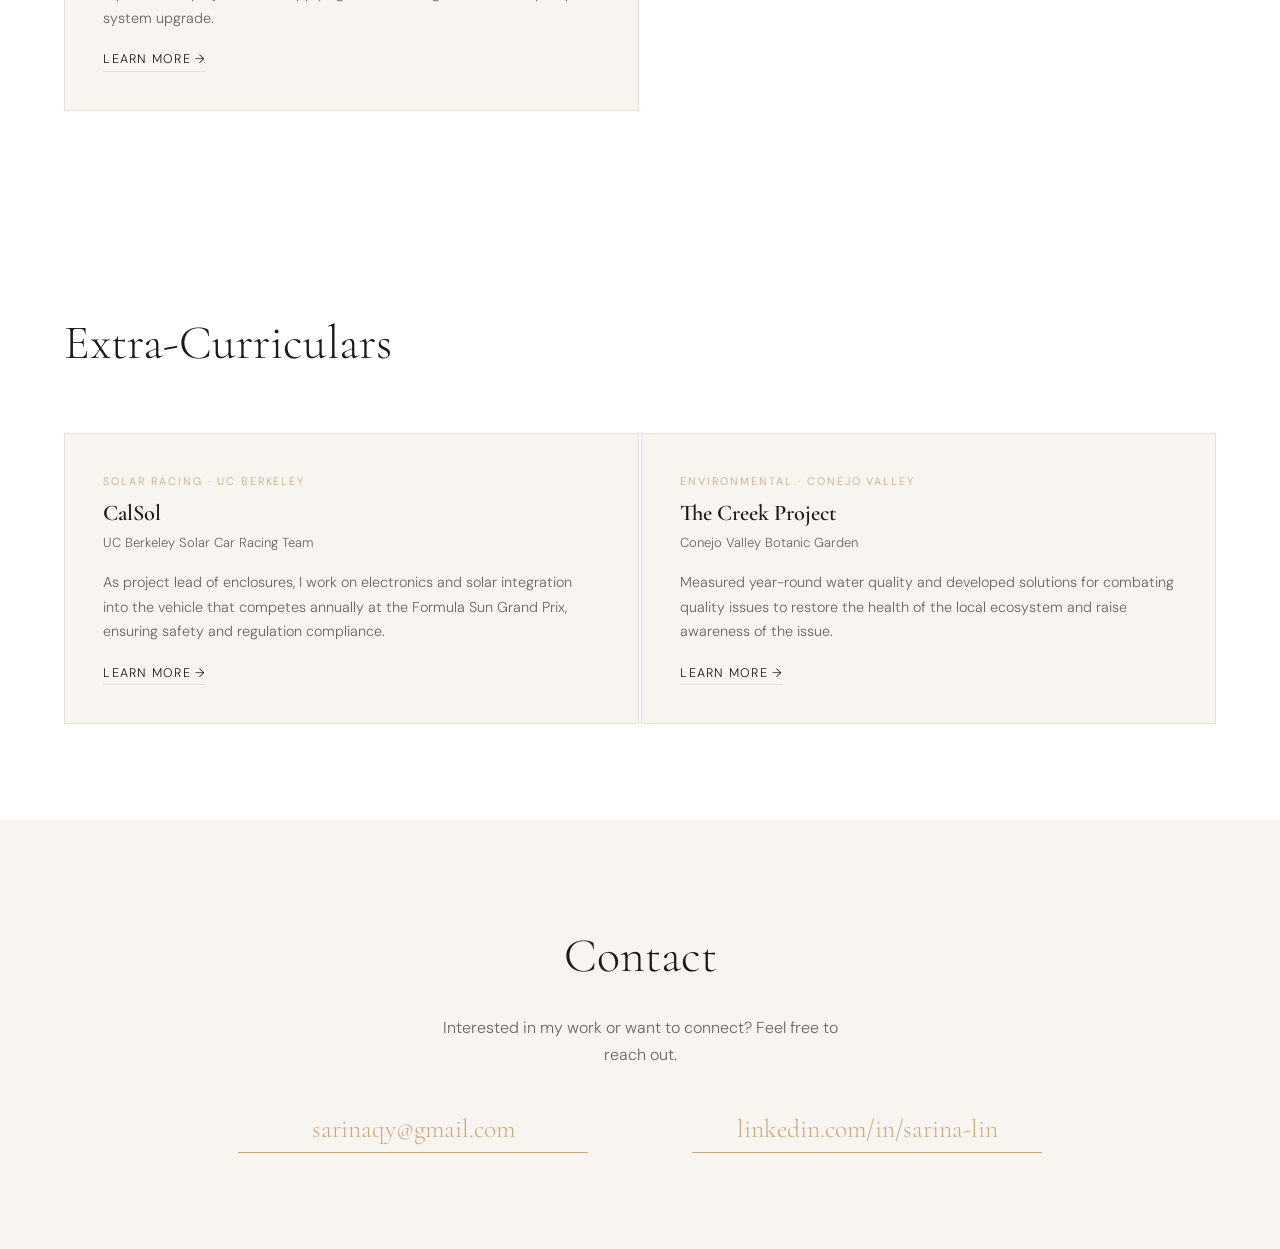
==== commit 7053126a: "Update index.html" ====
--- a/index.html
+++ b/index.html
@@ -19,7 +19,6 @@
   <!-- HERO -->
   <section id="home">
     <div class="hero-text">
-      <p class="hero-eyebrow">Mechanical Engineering · UC Berkeley</p>
       <h1 class="hero-name">Sarina<br>Lin</h1>
       <p class="hero-bio">
         I'm a mechanical engineering senior at <strong>UC Berkeley</strong>, graduating May 2026,
--- a/style.css
+++ b/style.css
@@ -101,14 +101,12 @@
 .hero-avatar {
   width: 340px; height: 420px; object-fit: cover;
   border-radius: 2px;
-  box-shadow: 16px 20px 0 var(--light-line);
 }
 
 .avatar-placeholder {
   width: 340px; height: 420px;
   background: linear-gradient(135deg, #e8e0d5 0%, #d4c9bc 100%);
   border-radius: 2px;
-  box-shadow: 16px 20px 0 var(--light-line);
   display: flex; align-items: center; justify-content: center;
   flex-direction: column; gap: 0.5rem;
   color: var(--mid); font-size: 0.8rem; text-align: center;
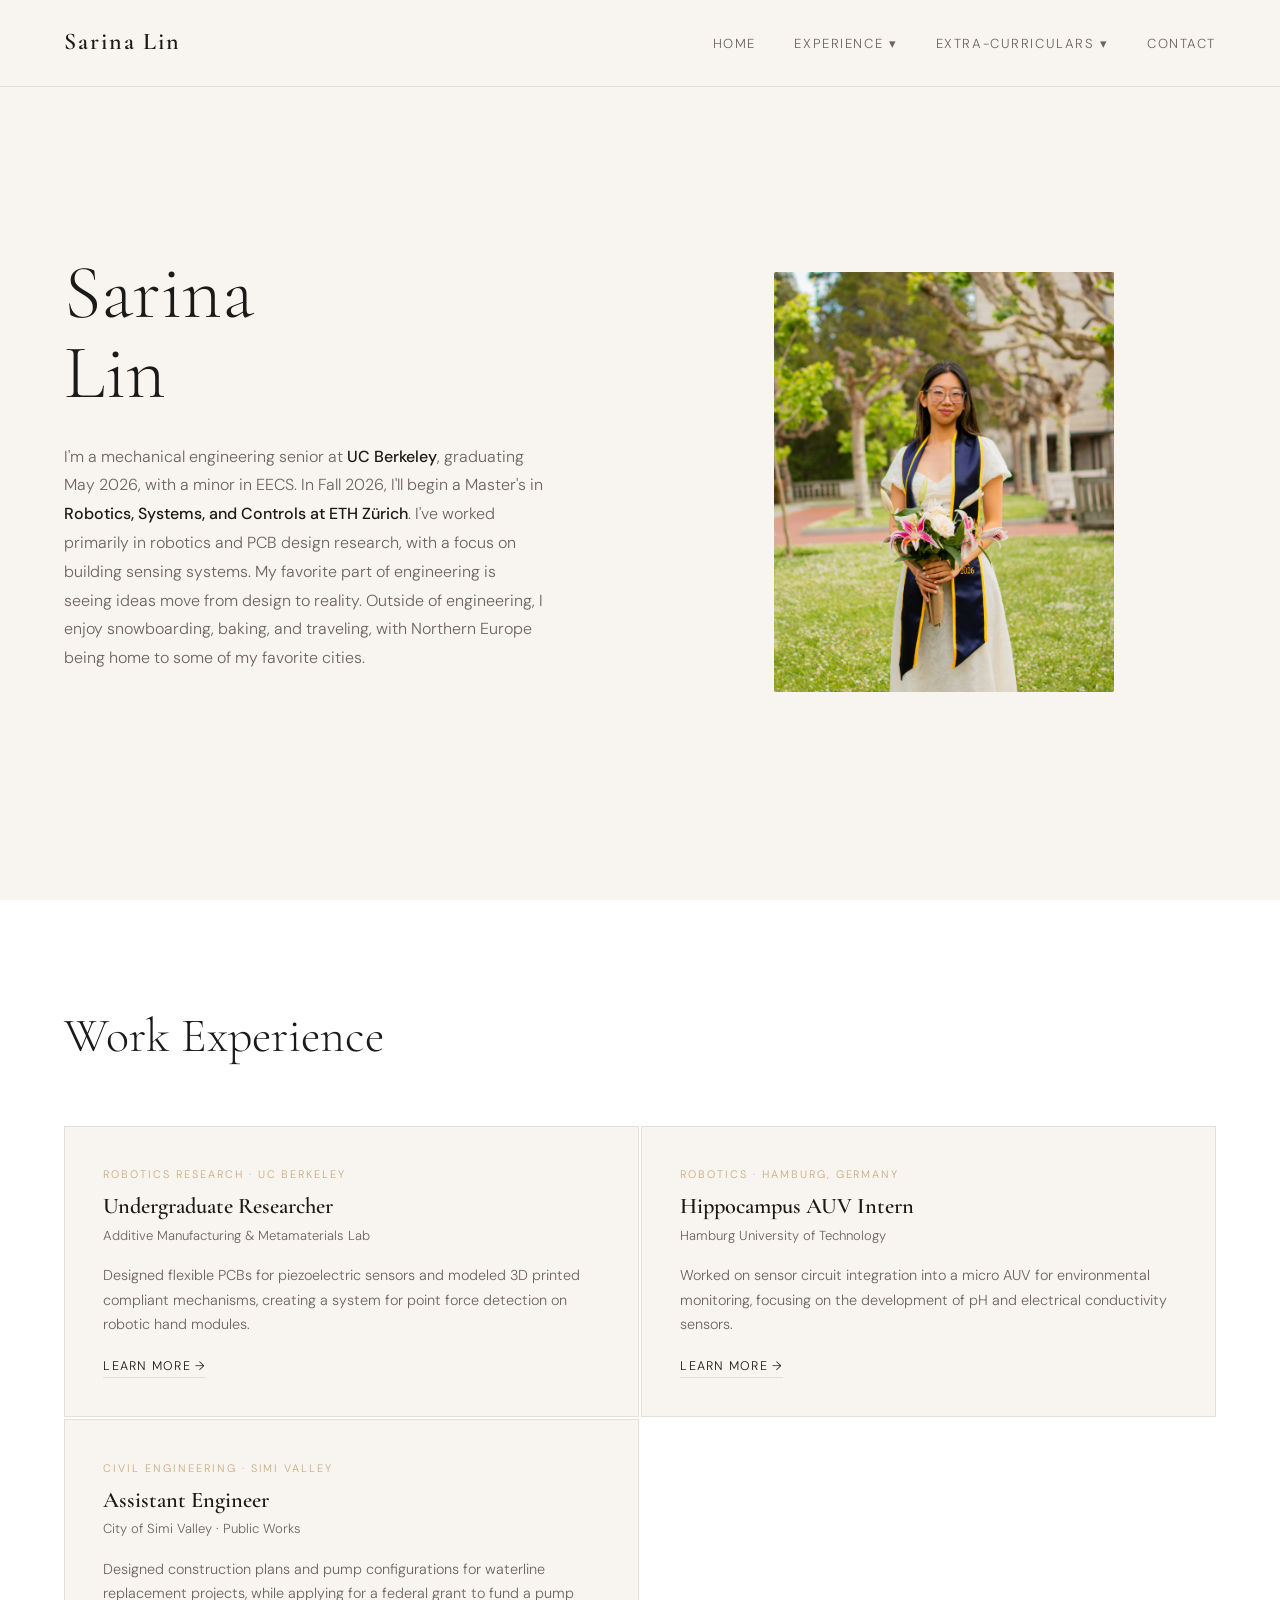
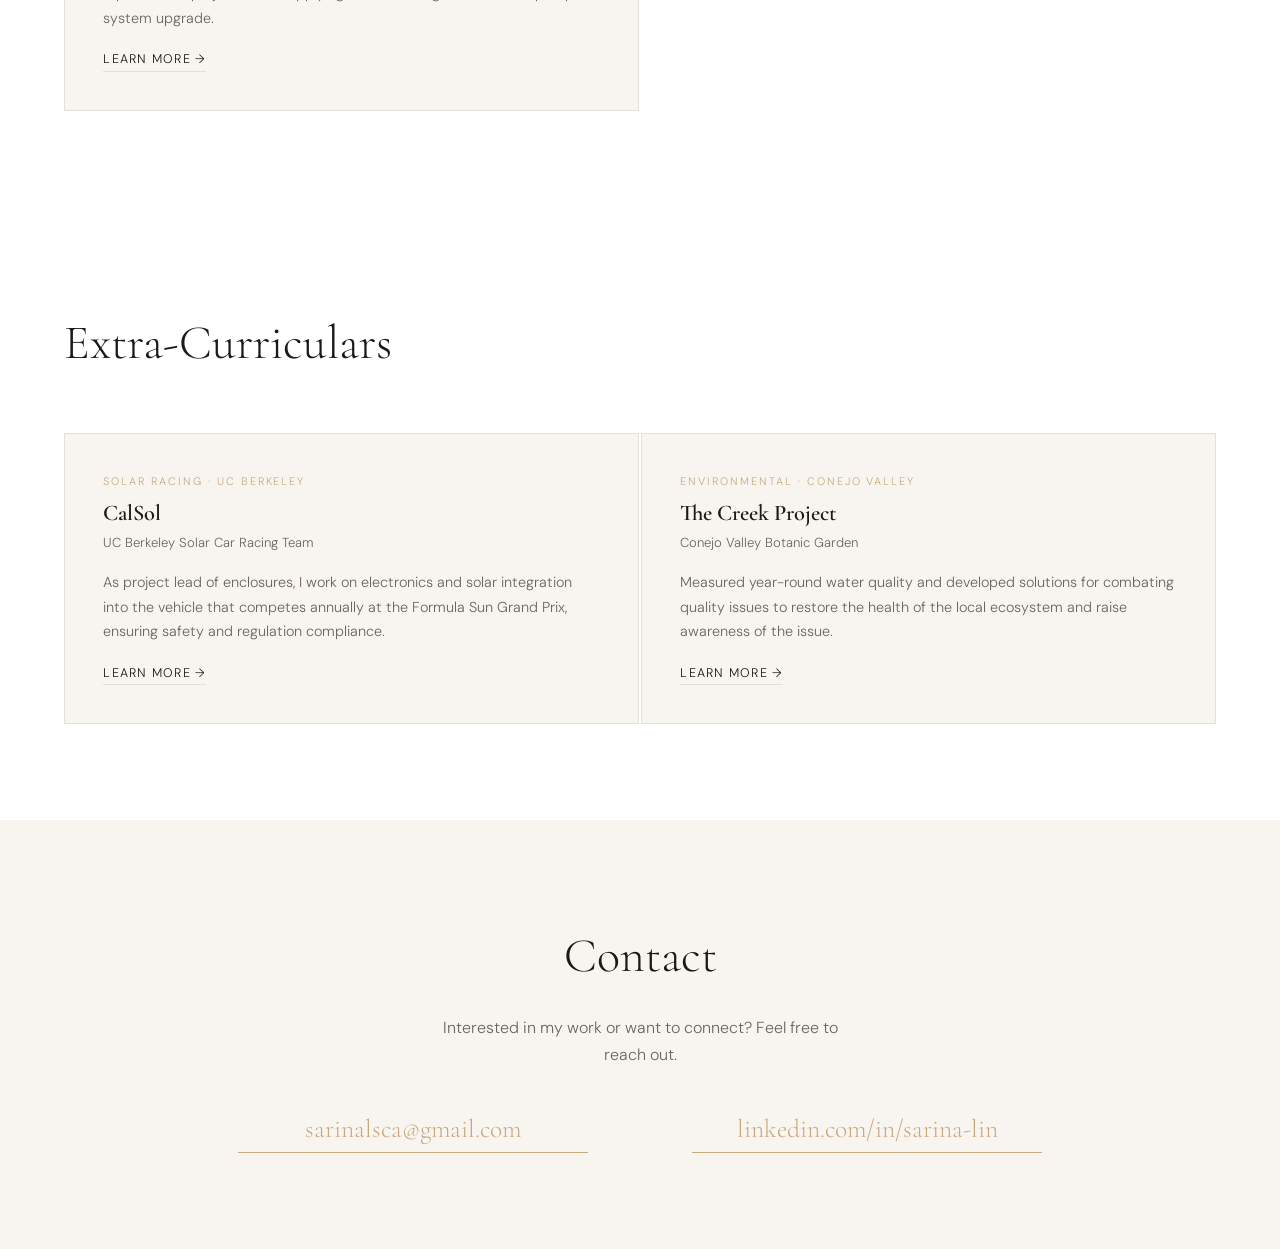
==== commit 739cdd5c: "Update index.html to lsca email" ====
--- a/index.html
+++ b/index.html
@@ -111,7 +111,7 @@
     <h2 class="section-title">Contact</h2>
     <p>Interested in my work or want to connect? Feel free to reach out.</p>
     <div class="contact-links">
-      <a class="contact-email" href="mailto:sarinaqy@gmail.com">sarinaqy@gmail.com</a>
+      <a class="contact-email" href="mailto:sarinalsca@gmail.com">sarinalsca@gmail.com</a>
       <a class="contact-linkedin" href="https://linkedin.com/in/sarina-lin/" target="_blank">linkedin.com/in/sarina-lin</a>
     </div>
   </section>
